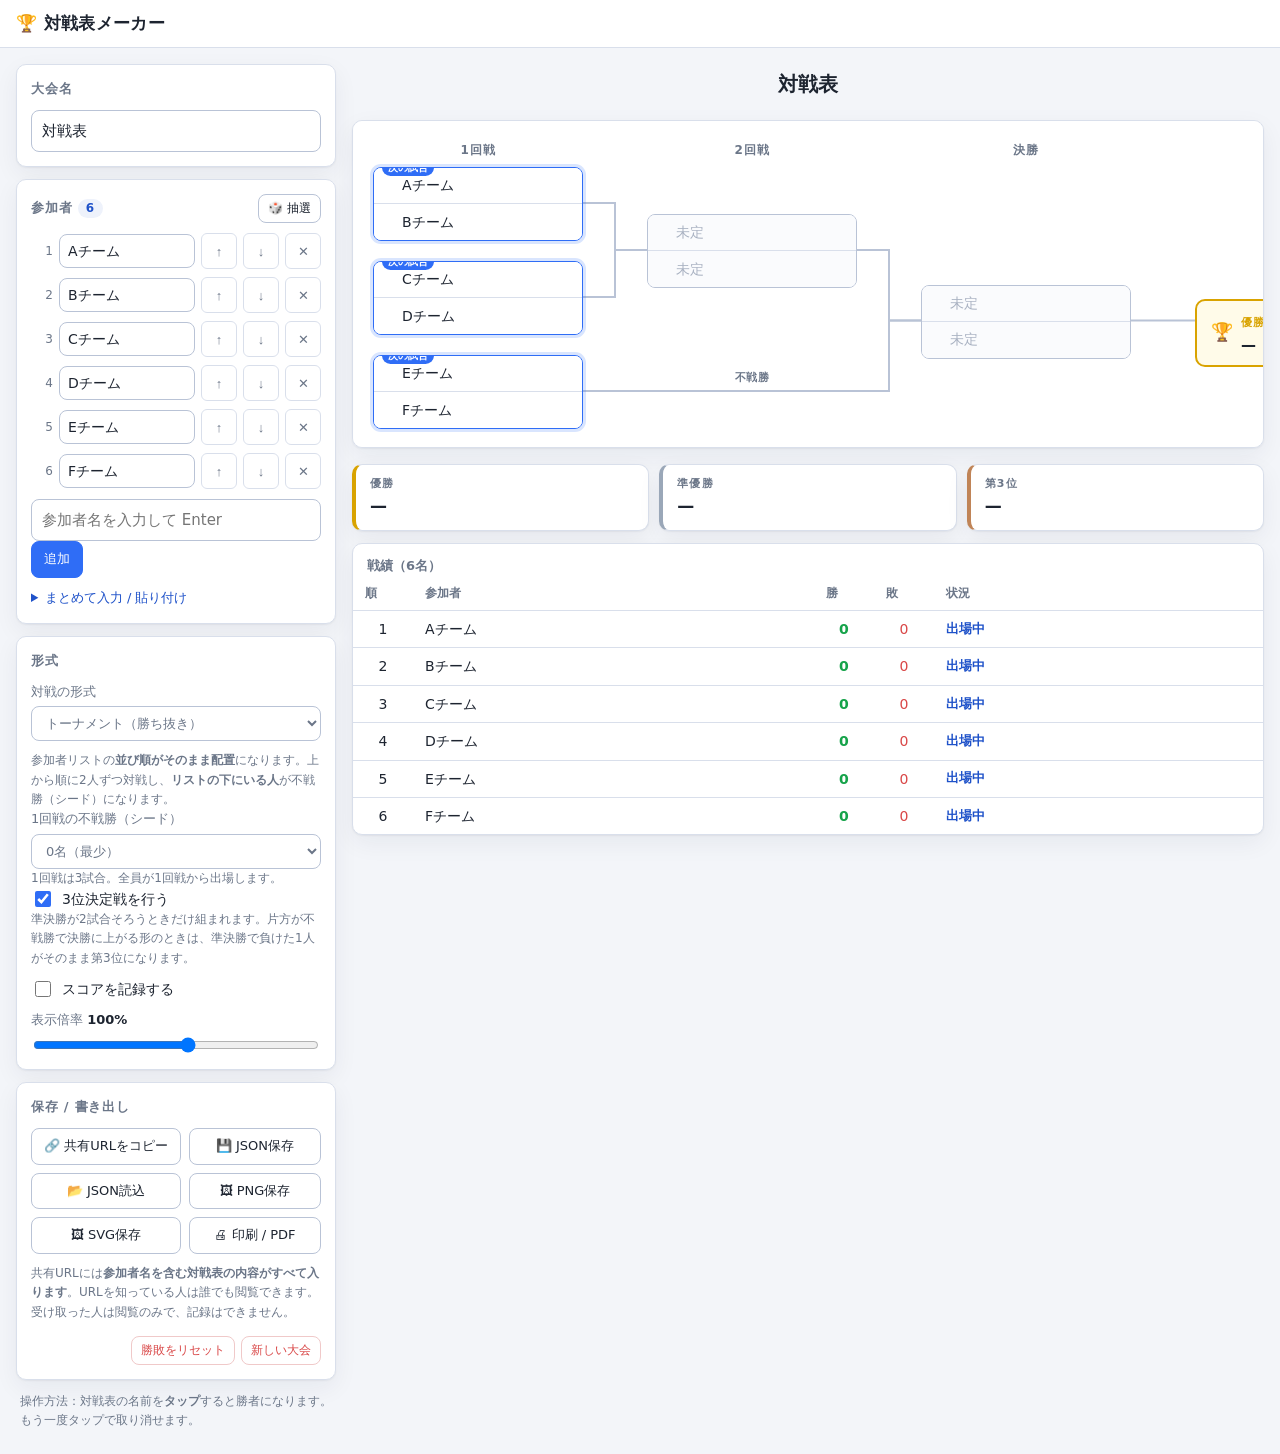
==== public/index.html @ 847af4fa "feat: 公開先をCloudflare Workersに変更する Cloudflareの現在の方針では、新規プロジェクトはPagesではなくWorkers （静的アセット）から始めることが推奨されて" ====
<!DOCTYPE html>
<html lang="ja">
<head>
<meta charset="UTF-8">
<meta name="viewport" content="width=device-width, initial-scale=1">
<title>対戦表メーカー</title>
<meta name="description" content="参加者名を入れるだけでトーナメント表・リーグ表を作成。クリックで勝敗を記録できます。">
<link rel="stylesheet" href="assets/style.css">
<link rel="icon" href="data:image/svg+xml,<svg xmlns='http://www.w3.org/2000/svg' viewBox='0 0 16 16'><text y='13' font-size='13'>🏆</text></svg>">
</head>
<body>

<header class="topbar">
  <h1 class="brand">🏆 対戦表メーカー</h1>
  <div class="topbar-actions">
    <button type="button" id="btn-toggle-panel" class="btn ghost">設定パネル</button>
  </div>
</header>

<!-- 共有URLで開いたときだけ表示する -->
<div class="view-banner" id="view-banner" hidden>
  <span>この対戦表は<b>共有された時点のもの</b>です。最新の状況は主催者に確認してください。</span>
  <a class="btn small" href="./">自分で作る</a>
</div>

<div class="layout">

  <!-- ========== 左：設定パネル ========== -->
  <aside class="panel" id="panel">

    <section class="card">
      <h2>大会名</h2>
      <input type="text" id="title" class="input" placeholder="第1回 社内大会" autocomplete="off">
    </section>

    <section class="card">
      <div class="card-head">
        <h2>参加者 <span class="badge" id="player-count">0</span></h2>
        <div class="row-actions">
          <button type="button" id="btn-shuffle" class="btn small" title="組み合わせを抽選します">🎲 抽選</button>
        </div>
      </div>

      <ul class="player-list" id="player-list"></ul>
      <p class="hint" id="size-warning" hidden></p>

      <form id="add-form" class="add-row">
        <input type="text" id="add-input" class="input" placeholder="参加者名を入力して Enter" autocomplete="off">
        <button type="submit" class="btn primary">追加</button>
      </form>

      <details class="bulk">
        <summary>まとめて入力 / 貼り付け</summary>
        <p class="hint">1行に1名。カンマ区切りにも対応しています。</p>
        <textarea id="bulk-text" class="input textarea" rows="7" placeholder="Aチーム&#10;Bチーム&#10;Cチーム"></textarea>
        <div class="row-actions end">
          <button type="button" id="btn-bulk-apply" class="btn primary small">この内容で作成</button>
        </div>
      </details>
    </section>

    <section class="card">
      <h2>形式</h2>
      <label class="field">
        <span>対戦の形式</span>
        <select id="format" class="input">
          <option value="tournament">トーナメント（勝ち抜き）</option>
          <option value="league">リーグ（総当たり）</option>
        </select>
      </label>

      <div id="tournament-opts">
        <p class="hint">参加者リストの<b>並び順がそのまま配置</b>になります。上から順に2人ずつ対戦し、<b>リストの下にいる人</b>が不戦勝（シード）になります。</p>
        <label class="field">
          <span>1回戦の不戦勝（シード）</span>
          <select id="bye-count" class="input"></select>
        </label>
        <p class="hint" id="bye-hint"></p>
        <label class="check"><input type="checkbox" id="opt-third"> 3位決定戦を行う</label>
        <p class="hint">準決勝が2試合そろうときだけ組まれます。片方が不戦勝で決勝に上がる形のときは、準決勝で負けた1人がそのまま第3位になります。</p>
      </div>

      <div id="league-opts" hidden>
        <p class="hint">全員が1回ずつ対戦します。順位は<b>勝点（勝3・分1・敗0）→ 得失点差 → 総得点</b>の順に比較して決めます。</p>
        <p class="hint" id="league-hint"></p>
      </div>

      <label class="check"><input type="checkbox" id="opt-score"> スコアを記録する</label>
      <label class="field">
        <span>表示倍率 <b id="zoom-label">100%</b></span>
        <input type="range" id="zoom" min="40" max="150" step="5" value="100">
      </label>
    </section>

    <section class="card">
      <h2>保存 / 書き出し</h2>
      <div class="grid-btns">
        <button type="button" id="btn-share" class="btn">🔗 共有URLをコピー</button>
        <button type="button" id="btn-export-json" class="btn">💾 JSON保存</button>
        <button type="button" id="btn-import-json" class="btn">📂 JSON読込</button>
        <button type="button" id="btn-export-png" class="btn">🖼 PNG保存</button>
        <button type="button" id="btn-export-svg" class="btn">🖼 SVG保存</button>
        <button type="button" id="btn-print" class="btn">🖨 印刷 / PDF</button>
      </div>
      <p class="hint">共有URLには<b>参加者名を含む対戦表の内容がすべて入ります</b>。URLを知っている人は誰でも閲覧できます。受け取った人は閲覧のみで、記録はできません。</p>
      <input type="file" id="file-json" accept="application/json,.json" hidden>
      <div class="row-actions end mt">
        <button type="button" id="btn-reset-results" class="btn small danger-ghost">勝敗をリセット</button>
        <button type="button" id="btn-new" class="btn small danger-ghost">新しい大会</button>
      </div>
    </section>

    <p class="foot-hint" id="foot-hint"></p>
  </aside>

  <!-- ========== 右：対戦表 ========== -->
  <main class="main">
    <div id="board-title" class="board-title"></div>

    <div class="viewport" id="viewport">
      <div class="bracket-scale" id="bracket-scale">
        <div class="bracket" id="bracket" aria-label="トーナメント表"></div>
        <div class="league" id="league" hidden aria-label="リーグ表"></div>
      </div>
      <p class="empty-msg" id="empty-msg">参加者を2名以上追加すると、対戦表が表示されます。</p>
    </div>

    <section class="results" id="results"></section>
  </main>
</div>

<!-- リーグの記録欄 -->
<div class="overlay" id="record-overlay" hidden>
  <div class="dialog" role="dialog" aria-modal="true" aria-labelledby="rec-title">
    <h3 id="rec-title">対戦の記録</h3>
    <div class="rec-players">
      <div class="rec-row"><span class="rec-name" id="rec-name-a"></span><input type="number" id="rec-score-a" class="input rec-score" min="0" step="1" placeholder="-" aria-label="左側のスコア"></div>
      <div class="rec-vs">対</div>
      <div class="rec-row"><span class="rec-name" id="rec-name-b"></span><input type="number" id="rec-score-b" class="input rec-score" min="0" step="1" placeholder="-" aria-label="右側のスコア"></div>
    </div>
    <div class="rec-btns">
      <button type="button" id="rec-win-a" class="btn"></button>
      <button type="button" id="rec-draw" class="btn">引き分け</button>
      <button type="button" id="rec-win-b" class="btn"></button>
    </div>
    <div class="rec-foot">
      <button type="button" id="rec-clear" class="btn small danger-ghost">未記録に戻す</button>
      <button type="button" id="rec-close" class="btn small">閉じる</button>
    </div>
  </div>
</div>

<div class="toast" id="toast" role="status" aria-live="polite"></div>

<script src="assets/app.js"></script>
</body>
</html>
---- public/assets/style.css ----
/* ===========================================================
   トーナメント表メーカー / スタイル
   =========================================================== */

:root {
  --bg: #f3f5f9;
  --surface: #ffffff;
  --line: #d9dfeb;
  --line-strong: #b9c3d6;
  --text: #1d2430;
  --muted: #6b7688;
  --primary: #2f6df6;
  --primary-dark: #1f52c9;
  --win: #16a34a;
  --win-bg: #e8f7ee;
  --lose: #94a3b8;
  --gold: #d9a300;
  --danger: #d94848;
  --radius: 10px;
  --shadow: 0 1px 2px rgba(20, 30, 60, .06), 0 8px 24px rgba(20, 30, 60, .06);

  /* トーナメント表のレイアウト定数（app.js の LAYOUT と一致させること） */
  --match-w: 210px;
  --slot-h: 36px;
}

* { box-sizing: border-box; }

html, body {
  margin: 0;
  padding: 0;
  background: var(--bg);
  color: var(--text);
  font-family: "Hiragino Kaku Gothic ProN", "Yu Gothic", "Meiryo", system-ui, -apple-system, "Segoe UI", sans-serif;
  font-size: 15px;
  line-height: 1.6;
}

h1, h2 { margin: 0; font-weight: 700; }

/* ---------- ヘッダ ---------- */
.topbar {
  display: flex;
  align-items: center;
  justify-content: space-between;
  gap: 12px;
  padding: 10px 16px;
  background: var(--surface);
  border-bottom: 1px solid var(--line);
  position: sticky;
  top: 0;
  z-index: 20;
}
.brand { font-size: 17px; letter-spacing: .02em; }
.topbar-actions { display: flex; gap: 8px; }
#btn-toggle-panel { display: none; }

/* ---------- レイアウト ---------- */
.layout {
  display: grid;
  grid-template-columns: 320px minmax(0, 1fr);
  align-items: start;
  gap: 16px;
  padding: 16px;
  max-width: 1600px;
  margin: 0 auto;
}
.panel { display: flex; flex-direction: column; gap: 12px; position: sticky; top: 64px; }
.main { min-width: 0; display: flex; flex-direction: column; gap: 16px; }

/* ---------- カード ---------- */
.card {
  background: var(--surface);
  border: 1px solid var(--line);
  border-radius: var(--radius);
  box-shadow: var(--shadow);
  padding: 14px;
  display: flex;
  flex-direction: column;
  gap: 10px;
}
.card h2 { font-size: 13px; color: var(--muted); letter-spacing: .06em; }
.card-head { display: flex; align-items: center; justify-content: space-between; gap: 8px; }
.badge {
  display: inline-block;
  background: #eef2fb;
  color: var(--primary-dark);
  border-radius: 999px;
  padding: 0 8px;
  font-size: 12px;
  font-weight: 700;
}

/* ---------- フォーム部品 ---------- */
.input {
  width: 100%;
  padding: 8px 10px;
  border: 1px solid var(--line-strong);
  border-radius: 8px;
  background: #fff;
  color: inherit;
  font: inherit;
}
.input:focus { outline: 2px solid rgba(47, 109, 246, .35); outline-offset: 1px; border-color: var(--primary); }
.textarea { resize: vertical; font-size: 14px; line-height: 1.5; }
.field { display: flex; flex-direction: column; gap: 4px; font-size: 13px; color: var(--muted); }
.field b { color: var(--text); }
.check { display: flex; align-items: center; gap: 8px; font-size: 14px; cursor: pointer; }
.check input { width: 16px; height: 16px; accent-color: var(--primary); }

.btn {
  padding: 7px 12px;
  border: 1px solid var(--line-strong);
  border-radius: 8px;
  background: #fff;
  color: var(--text);
  font: inherit;
  font-size: 13px;
  cursor: pointer;
  white-space: nowrap;
  transition: background .12s, border-color .12s, transform .05s;
}
.btn:hover { background: #f1f4fa; border-color: var(--primary); }
.btn:active { transform: translateY(1px); }
.btn.primary { background: var(--primary); border-color: var(--primary); color: #fff; }
.btn.primary:hover { background: var(--primary-dark); }
.btn.small { padding: 4px 9px; font-size: 12px; }
.btn.ghost { border-color: transparent; background: #eef2fb; }
.btn.danger-ghost { color: var(--danger); border-color: #f0c9c9; }
.btn.danger-ghost:hover { background: #fdf0f0; border-color: var(--danger); }
.grid-btns { display: grid; grid-template-columns: 1fr 1fr; gap: 8px; }
.row-actions { display: flex; gap: 6px; flex-wrap: wrap; }
.row-actions.end { justify-content: flex-end; }
.mt { margin-top: 4px; }
.hint, .foot-hint { font-size: 12px; color: var(--muted); margin: 0; }
.foot-hint { padding: 0 4px 8px; }

/* ---------- 参加者リスト ---------- */
.player-list { list-style: none; margin: 0; padding: 0; display: flex; flex-direction: column; gap: 8px; max-height: 340px; overflow-y: auto; }
.player-row { display: flex; align-items: center; gap: 6px; }
.player-row .no { width: 22px; text-align: right; font-size: 12px; color: var(--muted); flex: none; }
.player-row .input { padding: 5px 8px; font-size: 14px; }
/* 見た目は36px、タップ領域は透明な疑似要素で44pxまで広げる */
.icon-btn {
  flex: none;
  position: relative;
  width: 36px; height: 36px;
  display: grid; place-items: center;
  border: 1px solid var(--line);
  border-radius: 6px;
  background: #fff;
  color: var(--muted);
  cursor: pointer;
  font-size: 13px;
  line-height: 1;
}
.icon-btn::after {
  content: "";
  position: absolute;
  inset: -4px;
}
.icon-btn:hover { border-color: var(--primary); color: var(--primary); background: #f1f4fa; }
.icon-btn.remove:hover { border-color: var(--danger); color: var(--danger); background: #fdf0f0; }
.bulk summary { font-size: 13px; color: var(--primary-dark); cursor: pointer; }
.bulk[open] summary { margin-bottom: 8px; }
.bulk { display: flex; flex-direction: column; gap: 8px; }

/* ---------- トーナメント表 ---------- */
.board-title {
  font-size: 20px;
  font-weight: 700;
  text-align: center;
  padding: 4px 0;
  min-height: 1em;
}
.viewport {
  background: var(--surface);
  border: 1px solid var(--line);
  border-radius: var(--radius);
  box-shadow: var(--shadow);
  padding: 20px;
  overflow: auto;
}
.bracket-scale { transform-origin: top left; }
.bracket { position: relative; }
.empty-msg { color: var(--muted); text-align: center; padding: 40px 10px; margin: 0; }

.lines { position: absolute; inset: 0; overflow: visible; pointer-events: none; }
.lines path { fill: none; stroke: var(--line-strong); stroke-width: 2; }
.lines path.done { stroke: var(--win); }

.round-label {
  position: absolute;
  font-size: 12px;
  font-weight: 700;
  color: var(--muted);
  letter-spacing: .08em;
  text-align: center;
  width: var(--match-w);
}

.match {
  position: absolute;
  width: var(--match-w);
  border: 1px solid var(--line-strong);
  border-radius: 8px;
  background: #fff;
  overflow: hidden;
}
.match.third { border-style: dashed; }
.match.seed { background: #fbfcfe; }
.match-tag {
  position: absolute;
  font-size: 11px;
  font-weight: 700;
  color: var(--muted);
  letter-spacing: .06em;
}
/* 不戦勝ラベルは線の上に中央寄せで置く */
.match-tag.center { width: var(--match-w); text-align: center; }

.slot {
  display: flex;
  align-items: center;
  gap: 6px;
  width: 100%;
  height: var(--slot-h);
  padding: 0 8px;
  border: 0;
  border-bottom: 1px solid var(--line);
  background: #fff;
  font: inherit;
  font-size: 14px;
  color: inherit;
  text-align: left;
  cursor: pointer;
}
.slot:last-child { border-bottom: 0; }
.slot .mark { flex: none; width: 14px; font-size: 12px; color: var(--muted); }
.slot .nm {
  flex: 1 1 auto;
  min-width: 0;
  overflow: hidden;
  text-overflow: ellipsis;
  white-space: nowrap;
}
.slot .score {
  flex: none;
  width: 38px;
  padding: 1px 4px;
  font-size: 13px;
  text-align: center;
  border: 1px solid var(--line);
  border-radius: 5px;
  background: #fbfcfe;
  color: inherit;
  font-family: inherit;
}
.slot .score::-webkit-outer-spin-button,
.slot .score::-webkit-inner-spin-button { -webkit-appearance: none; margin: 0; }
.slot .score { -moz-appearance: textfield; }

.slot:not(.disabled):hover { background: #eef4ff; }
.slot.win { background: var(--win-bg); font-weight: 700; color: #10692f; }
.slot.win .mark { color: var(--win); }
.slot.lose { color: var(--lose); }
.slot.lose .nm { text-decoration: line-through; }
.slot.empty { color: #a8b1c1; cursor: default; background: #fafbfd; }
.slot.disabled { cursor: default; }

.champion {
  position: absolute;
  display: flex;
  align-items: center;
  gap: 8px;
  padding: 8px 14px;
  border: 2px solid var(--gold);
  border-radius: 10px;
  background: #fffbe9;
  font-weight: 700;
  white-space: nowrap;
}
.champion .cup { font-size: 18px; }
.champion .label { font-size: 11px; color: var(--gold); letter-spacing: .1em; }

/* ---------- 次にやる試合の強調 ---------- */
.match.next { border-color: var(--primary); box-shadow: 0 0 0 3px rgba(47, 109, 246, .18); }
.match.next .next-badge {
  position: absolute;
  top: -9px; left: 8px;
  padding: 0 6px;
  border-radius: 999px;
  background: var(--primary);
  color: #fff;
  font-size: 10px;
  font-weight: 700;
  line-height: 17px;
  z-index: 1;
}

/* ---------- リーグ（星取表） ---------- */
.league { display: inline-block; }
table.cross { border-collapse: collapse; font-size: 14px; background: #fff; }
table.cross th, table.cross td {
  border: 1px solid var(--line-strong);
  padding: 0;
  text-align: center;
  min-width: 52px;
  height: 44px;
}
table.cross thead th {
  background: #f6f8fc;
  font-size: 12px;
  font-weight: 700;
  padding: 4px 6px;
  max-width: 92px;
  overflow: hidden;
  text-overflow: ellipsis;
  white-space: nowrap;
}
table.cross th.rowhead {
  background: #f6f8fc;
  text-align: left;
  padding: 4px 8px;
  font-size: 13px;
  max-width: 140px;
  min-width: 100px;
  overflow: hidden;
  text-overflow: ellipsis;
  white-space: nowrap;
  position: sticky;
  left: 0;
  z-index: 1;
}
table.cross th.corner { position: sticky; left: 0; z-index: 2; }
table.cross td.self { background: repeating-linear-gradient(135deg, #eef1f7 0 6px, #f7f9fc 6px 12px); }
.cell {
  display: flex;
  flex-direction: column;
  align-items: center;
  justify-content: center;
  gap: 1px;
  width: 100%;
  height: 100%;
  min-height: 44px;
  border: 0;
  background: none;
  font: inherit;
  color: inherit;
  cursor: pointer;
}
.cell:hover { background: #eef4ff; }
.cell .mk { font-size: 16px; line-height: 1; }
.cell .sc { font-size: 11px; color: var(--muted); font-variant-numeric: tabular-nums; }
.cell.win .mk { color: var(--win); }
.cell.lose .mk { color: var(--danger); }
.cell.draw .mk { color: var(--muted); }
.cell.todo { background: #f2f7ff; }
.cell.todo .mk { color: var(--primary); font-size: 12px; font-weight: 700; }
.league-note { margin: 10px 0 0; font-size: 12px; color: var(--muted); }

/* ---------- 記録欄（リーグ） ---------- */
.overlay {
  position: fixed;
  inset: 0;
  background: rgba(20, 28, 45, .45);
  display: grid;
  place-items: center;
  padding: 16px;
  z-index: 60;
}
.overlay[hidden] { display: none; }
.dialog {
  width: min(420px, 100%);
  background: var(--surface);
  border-radius: 14px;
  padding: 18px;
  box-shadow: 0 20px 60px rgba(10, 20, 40, .3);
  display: flex;
  flex-direction: column;
  gap: 14px;
}
.dialog h3 { margin: 0; font-size: 14px; color: var(--muted); letter-spacing: .06em; }
.rec-players { display: flex; align-items: center; gap: 10px; }
.rec-row { flex: 1 1 0; min-width: 0; display: flex; flex-direction: column; gap: 6px; align-items: center; }
.rec-name { font-size: 16px; font-weight: 700; text-align: center; overflow-wrap: anywhere; }
.rec-score { width: 72px; text-align: center; }
.rec-vs { flex: none; color: var(--muted); font-size: 13px; }
.rec-btns { display: flex; flex-direction: column; gap: 8px; }
.rec-btns .btn { padding: 11px 12px; font-size: 14px; }
.rec-foot { display: flex; justify-content: space-between; }

/* ---------- 共有時の閲覧バナー ---------- */
.view-banner {
  display: flex;
  align-items: center;
  justify-content: center;
  gap: 12px;
  flex-wrap: wrap;
  padding: 8px 16px;
  background: #fff7e6;
  border-bottom: 1px solid #f0d9a8;
  font-size: 13px;
}
.view-banner[hidden] { display: none; }
body.view-only .layout { grid-template-columns: minmax(0, 1fr); }
body.view-only .panel,
body.view-only #btn-toggle-panel { display: none; }
body.view-only .slot, body.view-only .cell { cursor: default; }

/* ---------- 結果 ---------- */
.results { display: flex; flex-direction: column; gap: 12px; }
.podium { display: flex; gap: 10px; flex-wrap: wrap; }
.podium-item {
  flex: 1 1 160px;
  background: var(--surface);
  border: 1px solid var(--line);
  border-left: 4px solid var(--line-strong);
  border-radius: var(--radius);
  padding: 10px 14px;
  box-shadow: var(--shadow);
}
.podium-item .rank { font-size: 11px; color: var(--muted); letter-spacing: .1em; font-weight: 700; }
.podium-item .who { font-size: 17px; font-weight: 700; }
.podium-item.p1 { border-left-color: var(--gold); }
.podium-item.p2 { border-left-color: #9aa7b8; }
.podium-item.p3 { border-left-color: #c08457; }

.table-wrap {
  background: var(--surface);
  border: 1px solid var(--line);
  border-radius: var(--radius);
  box-shadow: var(--shadow);
  overflow: auto;
}
table.records { width: 100%; border-collapse: collapse; font-size: 14px; }
table.records caption { text-align: left; padding: 12px 14px 0; font-size: 13px; color: var(--muted); font-weight: 700; }
table.records th, table.records td { padding: 7px 12px; border-bottom: 1px solid var(--line); text-align: left; white-space: nowrap; }
table.records th { font-size: 12px; color: var(--muted); font-weight: 700; }
table.records td.num { text-align: center; width: 60px; font-variant-numeric: tabular-nums; }
table.records tr:last-child td { border-bottom: 0; }
table.records td.win-n { color: var(--win); font-weight: 700; }
table.records td.lose-n { color: var(--danger); }
table.records .status { color: var(--muted); font-size: 13px; }
table.records .status.alive { color: var(--primary-dark); font-weight: 700; }
table.records .status.champ { color: var(--gold); font-weight: 700; }

/* ---------- トースト ---------- */
.toast {
  position: fixed;
  left: 50%;
  bottom: 24px;
  transform: translate(-50%, 20px);
  background: #1d2430;
  color: #fff;
  padding: 9px 16px;
  border-radius: 999px;
  font-size: 14px;
  opacity: 0;
  pointer-events: none;
  transition: opacity .2s, transform .2s;
  z-index: 50;
}
.toast.show { opacity: 1; transform: translate(-50%, 0); }

/* ---------- レスポンシブ ---------- */
@media (max-width: 900px) {
  .layout { grid-template-columns: 1fr; }
  .panel { position: static; }
  .panel.hidden { display: none; }
  #btn-toggle-panel { display: inline-block; }
}

/* ---------- 印刷 ---------- */
@media print {
  .topbar, .panel, .results .table-wrap, .toast { display: none !important; }
  .layout { display: block; padding: 0; }
  .viewport { border: 0; box-shadow: none; padding: 0; overflow: visible; }
  .board-title { font-size: 22px; margin-bottom: 8px; }
  body { background: #fff; }
  .podium-item { break-inside: avoid; }
}
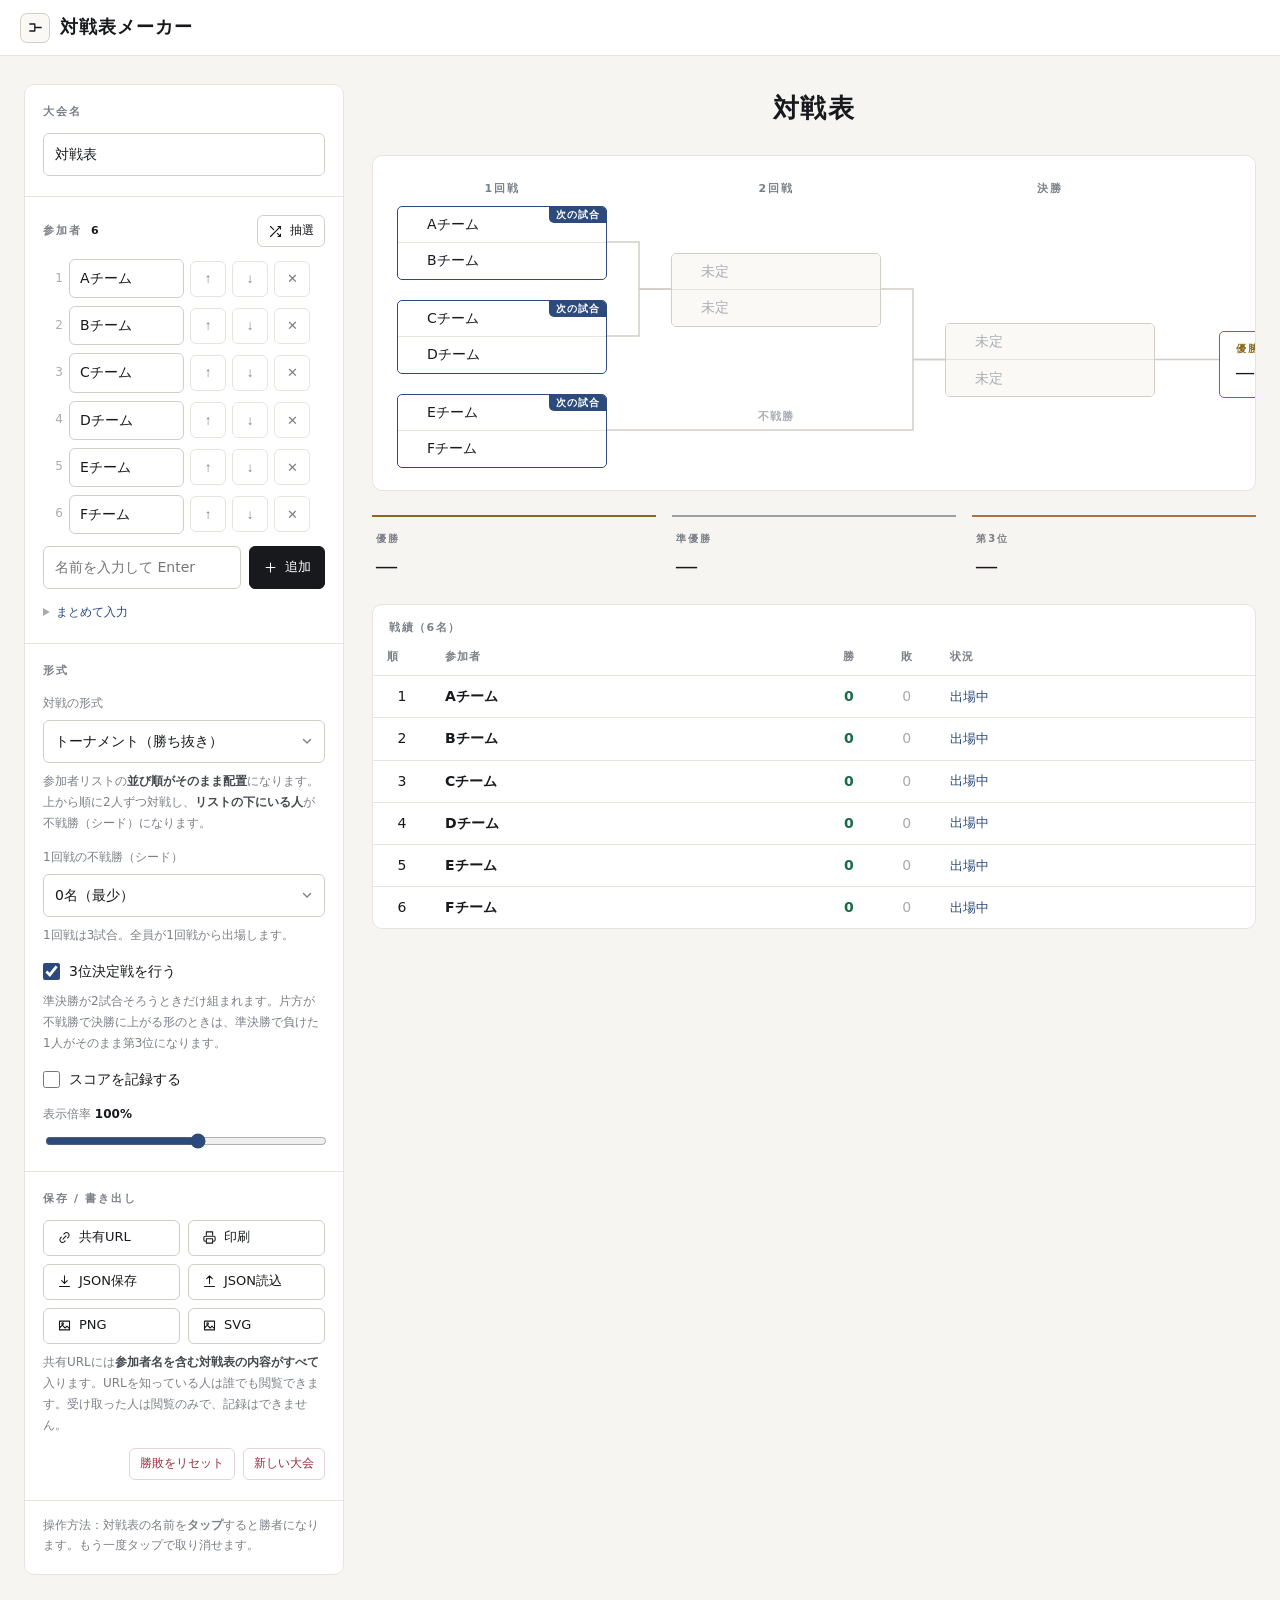
==== commit 9b1d0b4c: "design: 見た目を「印刷された大会要項」として作り直す 量産的な見た目の原因だった、絵文字アイコン・既定の青・一律の角丸と影・ 無指定のフォントをすべて置き換える。  - 見出しに明朝、本文にゴ" ====
--- a/public/index.html
+++ b/public/index.html
@@ -4,17 +4,37 @@
 <meta charset="UTF-8">
 <meta name="viewport" content="width=device-width, initial-scale=1">
 <title>対戦表メーカー</title>
-<meta name="description" content="参加者名を入れるだけでトーナメント表・リーグ表を作成。クリックで勝敗を記録できます。">
+<meta name="description" content="参加者名を入れるだけでトーナメント表・リーグ表を作成。タップで勝敗を記録できます。">
+<meta name="theme-color" content="#f6f5f2">
 <link rel="stylesheet" href="assets/style.css">
-<link rel="icon" href="data:image/svg+xml,<svg xmlns='http://www.w3.org/2000/svg' viewBox='0 0 16 16'><text y='13' font-size='13'>🏆</text></svg>">
+<link rel="icon" href="data:image/svg+xml,<svg xmlns='http://www.w3.org/2000/svg' viewBox='0 0 24 24' fill='none' stroke='%2317191c' stroke-width='2' stroke-linecap='round'><path d='M4 7h7M4 17h7M11 7v10M11 12h9'/></svg>">
 </head>
 <body>
 
+<!-- アイコン。絵文字は使わず、線画で統一する -->
+<svg class="sprite" aria-hidden="true" focusable="false">
+  <symbol id="i-mark" viewBox="0 0 24 24"><path d="M4 7h7M4 17h7M11 7v10M11 12h9"/></symbol>
+  <symbol id="i-link" viewBox="0 0 24 24"><path d="M9.5 14.5l5-5M11 6.5l1.6-1.6a4.3 4.3 0 016 6L17 12.5M13 17.5l-1.6 1.6a4.3 4.3 0 01-6-6L7 11.5"/></symbol>
+  <symbol id="i-download" viewBox="0 0 24 24"><path d="M12 3v12M7.5 10.5L12 15l4.5-4.5M4 20h16"/></symbol>
+  <symbol id="i-upload" viewBox="0 0 24 24"><path d="M12 15V3M7.5 7.5L12 3l4.5 4.5M4 20h16"/></symbol>
+  <symbol id="i-image" viewBox="0 0 24 24"><path d="M4 5h16v14H4zM4 16l4.5-4.5L13 16l3-3 4 4"/><circle cx="9" cy="9" r="1.3"/></symbol>
+  <symbol id="i-print" viewBox="0 0 24 24"><path d="M7 8V3h10v5M7 18H5a2 2 0 01-2-2v-4a2 2 0 012-2h14a2 2 0 012 2v4a2 2 0 01-2 2h-2M7 14h10v7H7z"/></symbol>
+  <symbol id="i-shuffle" viewBox="0 0 24 24"><path d="M16 4h4v4M20 4l-6.5 6.5M16 20h4v-4M20 20l-5-5M4 4l5 5M4 20L20 4"/></symbol>
+  <symbol id="i-plus" viewBox="0 0 24 24"><path d="M12 5v14M5 12h14"/></symbol>
+  <symbol id="i-up" viewBox="0 0 24 24"><path d="M12 19V6M6.5 11.5L12 6l5.5 5.5"/></symbol>
+  <symbol id="i-down" viewBox="0 0 24 24"><path d="M12 5v13M6.5 12.5L12 18l5.5-5.5"/></symbol>
+  <symbol id="i-close" viewBox="0 0 24 24"><path d="M6 6l12 12M18 6L6 18"/></symbol>
+  <symbol id="i-menu" viewBox="0 0 24 24"><path d="M4 7h16M4 12h16M4 17h16"/></symbol>
+</svg>
+
 <header class="topbar">
-  <h1 class="brand">🏆 対戦表メーカー</h1>
-  <div class="topbar-actions">
-    <button type="button" id="btn-toggle-panel" class="btn ghost">設定パネル</button>
+  <div class="brand">
+    <span class="brand-badge"><svg class="brand-mark" aria-hidden="true"><use href="#i-mark"/></svg></span>
+    <span class="brand-name">対戦表メーカー</span>
   </div>
+  <button type="button" id="btn-toggle-panel" class="btn quiet">
+    <svg class="i" aria-hidden="true"><use href="#i-menu"/></svg>設定
+  </button>
 </header>
 
 <!-- 共有URLで開いたときだけ表示する -->
@@ -25,97 +45,100 @@
 
 <div class="layout">
 
-  <!-- ========== 左：設定パネル ========== -->
+  <!-- ========== 左：設定 ========== -->
   <aside class="panel" id="panel">
 
-    <section class="card">
-      <h2>大会名</h2>
+    <section class="block">
+      <h2 class="block-title">大会名</h2>
       <input type="text" id="title" class="input" placeholder="第1回 社内大会" autocomplete="off">
     </section>
 
-    <section class="card">
-      <div class="card-head">
-        <h2>参加者 <span class="badge" id="player-count">0</span></h2>
-        <div class="row-actions">
-          <button type="button" id="btn-shuffle" class="btn small" title="組み合わせを抽選します">🎲 抽選</button>
-        </div>
+    <section class="block">
+      <div class="block-head">
+        <h2 class="block-title">参加者 <span class="count" id="player-count">0</span></h2>
+        <button type="button" id="btn-shuffle" class="btn small" title="組み合わせを抽選します">
+          <svg class="i" aria-hidden="true"><use href="#i-shuffle"/></svg>抽選
+        </button>
       </div>
 
       <ul class="player-list" id="player-list"></ul>
-      <p class="hint" id="size-warning" hidden></p>
+      <p class="note warn" id="size-warning" hidden></p>
 
       <form id="add-form" class="add-row">
-        <input type="text" id="add-input" class="input" placeholder="参加者名を入力して Enter" autocomplete="off">
-        <button type="submit" class="btn primary">追加</button>
+        <input type="text" id="add-input" class="input" placeholder="名前を入力して Enter" autocomplete="off">
+        <button type="submit" class="btn primary">
+          <svg class="i" aria-hidden="true"><use href="#i-plus"/></svg>追加
+        </button>
       </form>
 
       <details class="bulk">
-        <summary>まとめて入力 / 貼り付け</summary>
-        <p class="hint">1行に1名。カンマ区切りにも対応しています。</p>
-        <textarea id="bulk-text" class="input textarea" rows="7" placeholder="Aチーム&#10;Bチーム&#10;Cチーム"></textarea>
-        <div class="row-actions end">
+        <summary>まとめて入力</summary>
+        <p class="note">1行に1名。カンマ区切りにも対応しています。</p>
+        <textarea id="bulk-text" class="input textarea" rows="6" placeholder="Aチーム&#10;Bチーム&#10;Cチーム"></textarea>
+        <div class="row end">
           <button type="button" id="btn-bulk-apply" class="btn primary small">この内容で作成</button>
         </div>
       </details>
     </section>
 
-    <section class="card">
-      <h2>形式</h2>
-      <label class="field">
-        <span>対戦の形式</span>
+    <section class="block">
+      <h2 class="block-title">形式</h2>
+      <div class="field">
+        <label for="format">対戦の形式</label>
         <select id="format" class="input">
           <option value="tournament">トーナメント（勝ち抜き）</option>
           <option value="league">リーグ（総当たり）</option>
         </select>
-      </label>
+      </div>
 
       <div id="tournament-opts">
-        <p class="hint">参加者リストの<b>並び順がそのまま配置</b>になります。上から順に2人ずつ対戦し、<b>リストの下にいる人</b>が不戦勝（シード）になります。</p>
-        <label class="field">
-          <span>1回戦の不戦勝（シード）</span>
+        <p class="note">参加者リストの<b>並び順がそのまま配置</b>になります。上から順に2人ずつ対戦し、<b>リストの下にいる人</b>が不戦勝（シード）になります。</p>
+        <div class="field">
+          <label for="bye-count">1回戦の不戦勝（シード）</label>
           <select id="bye-count" class="input"></select>
-        </label>
-        <p class="hint" id="bye-hint"></p>
-        <label class="check"><input type="checkbox" id="opt-third"> 3位決定戦を行う</label>
-        <p class="hint">準決勝が2試合そろうときだけ組まれます。片方が不戦勝で決勝に上がる形のときは、準決勝で負けた1人がそのまま第3位になります。</p>
+        </div>
+        <p class="note" id="bye-hint"></p>
+        <label class="check"><input type="checkbox" id="opt-third"><span>3位決定戦を行う</span></label>
+        <p class="note">準決勝が2試合そろうときだけ組まれます。片方が不戦勝で決勝に上がる形のときは、準決勝で負けた1人がそのまま第3位になります。</p>
       </div>
 
       <div id="league-opts" hidden>
-        <p class="hint">全員が1回ずつ対戦します。順位は<b>勝点（勝3・分1・敗0）→ 得失点差 → 総得点</b>の順に比較して決めます。</p>
-        <p class="hint" id="league-hint"></p>
+        <p class="note">全員が1回ずつ対戦します。順位は<b>勝点（勝3・分1・敗0）→ 得失点差 → 総得点</b>の順に比較して決めます。</p>
+        <p class="note" id="league-hint"></p>
       </div>
 
-      <label class="check"><input type="checkbox" id="opt-score"> スコアを記録する</label>
-      <label class="field">
-        <span>表示倍率 <b id="zoom-label">100%</b></span>
+      <label class="check"><input type="checkbox" id="opt-score"><span>スコアを記録する</span></label>
+
+      <div class="field">
+        <label for="zoom">表示倍率 <b id="zoom-label">100%</b></label>
         <input type="range" id="zoom" min="40" max="150" step="5" value="100">
-      </label>
-    </section>
-
-    <section class="card">
-      <h2>保存 / 書き出し</h2>
-      <div class="grid-btns">
-        <button type="button" id="btn-share" class="btn">🔗 共有URLをコピー</button>
-        <button type="button" id="btn-export-json" class="btn">💾 JSON保存</button>
-        <button type="button" id="btn-import-json" class="btn">📂 JSON読込</button>
-        <button type="button" id="btn-export-png" class="btn">🖼 PNG保存</button>
-        <button type="button" id="btn-export-svg" class="btn">🖼 SVG保存</button>
-        <button type="button" id="btn-print" class="btn">🖨 印刷 / PDF</button>
-      </div>
-      <p class="hint">共有URLには<b>参加者名を含む対戦表の内容がすべて入ります</b>。URLを知っている人は誰でも閲覧できます。受け取った人は閲覧のみで、記録はできません。</p>
-      <input type="file" id="file-json" accept="application/json,.json" hidden>
-      <div class="row-actions end mt">
-        <button type="button" id="btn-reset-results" class="btn small danger-ghost">勝敗をリセット</button>
-        <button type="button" id="btn-new" class="btn small danger-ghost">新しい大会</button>
       </div>
     </section>
 
-    <p class="foot-hint" id="foot-hint"></p>
+    <section class="block">
+      <h2 class="block-title">保存 / 書き出し</h2>
+      <div class="btn-grid">
+        <button type="button" id="btn-share" class="btn"><svg class="i" aria-hidden="true"><use href="#i-link"/></svg>共有URL</button>
+        <button type="button" id="btn-print" class="btn"><svg class="i" aria-hidden="true"><use href="#i-print"/></svg>印刷</button>
+        <button type="button" id="btn-export-json" class="btn"><svg class="i" aria-hidden="true"><use href="#i-download"/></svg>JSON保存</button>
+        <button type="button" id="btn-import-json" class="btn"><svg class="i" aria-hidden="true"><use href="#i-upload"/></svg>JSON読込</button>
+        <button type="button" id="btn-export-png" class="btn"><svg class="i" aria-hidden="true"><use href="#i-image"/></svg>PNG</button>
+        <button type="button" id="btn-export-svg" class="btn"><svg class="i" aria-hidden="true"><use href="#i-image"/></svg>SVG</button>
+      </div>
+      <p class="note">共有URLには<b>参加者名を含む対戦表の内容がすべて</b>入ります。URLを知っている人は誰でも閲覧できます。受け取った人は閲覧のみで、記録はできません。</p>
+      <input type="file" id="file-json" accept="application/json,.json" hidden>
+      <div class="row end">
+        <button type="button" id="btn-reset-results" class="btn small danger">勝敗をリセット</button>
+        <button type="button" id="btn-new" class="btn small danger">新しい大会</button>
+      </div>
+    </section>
+
+    <p class="panel-foot" id="foot-hint"></p>
   </aside>
 
   <!-- ========== 右：対戦表 ========== -->
   <main class="main">
-    <div id="board-title" class="board-title"></div>
+    <h2 id="board-title" class="board-title"></h2>
 
     <div class="viewport" id="viewport">
       <div class="bracket-scale" id="bracket-scale">
@@ -132,11 +155,20 @@
 <!-- リーグの記録欄 -->
 <div class="overlay" id="record-overlay" hidden>
   <div class="dialog" role="dialog" aria-modal="true" aria-labelledby="rec-title">
-    <h3 id="rec-title">対戦の記録</h3>
+    <div class="dialog-head">
+      <h3 id="rec-title">対戦の記録</h3>
+      <button type="button" id="rec-close" class="icon-btn" title="閉じる"><svg class="i" aria-hidden="true"><use href="#i-close"/></svg></button>
+    </div>
     <div class="rec-players">
-      <div class="rec-row"><span class="rec-name" id="rec-name-a"></span><input type="number" id="rec-score-a" class="input rec-score" min="0" step="1" placeholder="-" aria-label="左側のスコア"></div>
+      <div class="rec-row">
+        <span class="rec-name" id="rec-name-a"></span>
+        <input type="number" id="rec-score-a" class="input rec-score" min="0" step="1" placeholder="-" aria-label="左側のスコア">
+      </div>
       <div class="rec-vs">対</div>
-      <div class="rec-row"><span class="rec-name" id="rec-name-b"></span><input type="number" id="rec-score-b" class="input rec-score" min="0" step="1" placeholder="-" aria-label="右側のスコア"></div>
+      <div class="rec-row">
+        <span class="rec-name" id="rec-name-b"></span>
+        <input type="number" id="rec-score-b" class="input rec-score" min="0" step="1" placeholder="-" aria-label="右側のスコア">
+      </div>
     </div>
     <div class="rec-btns">
       <button type="button" id="rec-win-a" class="btn"></button>
@@ -144,8 +176,7 @@
       <button type="button" id="rec-win-b" class="btn"></button>
     </div>
     <div class="rec-foot">
-      <button type="button" id="rec-clear" class="btn small danger-ghost">未記録に戻す</button>
-      <button type="button" id="rec-close" class="btn small">閉じる</button>
+      <button type="button" id="rec-clear" class="btn small danger">未記録に戻す</button>
     </div>
   </div>
 </div>
--- a/public/assets/style.css
+++ b/public/assets/style.css
@@ -1,25 +1,42 @@
 /* ===========================================================
-   トーナメント表メーカー / スタイル
+   対戦表メーカー / スタイル
+
+   考え方：印刷された「大会要項」。
+   - 見出しは明朝、本文はゴシック。数字は等幅で揃える
+   - 影に頼らず、細い罫線と余白で構造を作る
+   - 色は3つだけ。藍＝操作、深緑＝勝ち、臙脂＝取り消し系
+   - アイコンは線画（絵文字は使わない）
    =========================================================== */
 
 :root {
-  --bg: #f3f5f9;
-  --surface: #ffffff;
-  --line: #d9dfeb;
-  --line-strong: #b9c3d6;
-  --text: #1d2430;
-  --muted: #6b7688;
-  --primary: #2f6df6;
-  --primary-dark: #1f52c9;
-  --win: #16a34a;
-  --win-bg: #e8f7ee;
-  --lose: #94a3b8;
-  --gold: #d9a300;
-  --danger: #d94848;
-  --radius: 10px;
-  --shadow: 0 1px 2px rgba(20, 30, 60, .06), 0 8px 24px rgba(20, 30, 60, .06);
-
-  /* トーナメント表のレイアウト定数（app.js の LAYOUT と一致させること） */
+  /* 紙とインク */
+  --paper:      #f6f5f2;
+  --surface:    #ffffff;
+  --surface-2:  #faf9f6;
+  --ink:        #17191c;
+  --ink-2:      #464a50;
+  --muted:      #7b7f86;
+  --faint:      #a8acb2;
+  --line:       #e7e4de;
+  --line-2:     #d2cec6;
+
+  /* 役割色 */
+  --accent:      #2c4a7c;   /* 藍：操作・進行中 */
+  --accent-weak: #eef1f7;
+  --win:         #1c6b47;   /* 深緑：勝ち */
+  --win-weak:    #ecf4ef;
+  --danger:      #9d2b3a;   /* 臙脂：取り消し・破壊的操作 */
+  --danger-weak: #fbf1f2;
+  --gold:        #8a6a1f;   /* 優勝 */
+
+  --r:    6px;
+  --r-lg: 10px;
+
+  --sans: "Hiragino Kaku Gothic ProN", "Hiragino Sans", "Yu Gothic Medium", "Yu Gothic",
+          "Noto Sans JP", system-ui, -apple-system, "Segoe UI", sans-serif;
+  --serif: "Hiragino Mincho ProN", "Yu Mincho", YuMincho, "Noto Serif JP", "Times New Roman", serif;
+
+  /* 対戦表のレイアウト定数（app.js の LAYOUT と一致させること） */
   --match-w: 210px;
   --slot-h: 36px;
 }
@@ -29,14 +46,34 @@
 html, body {
   margin: 0;
   padding: 0;
-  background: var(--bg);
-  color: var(--text);
-  font-family: "Hiragino Kaku Gothic ProN", "Yu Gothic", "Meiryo", system-ui, -apple-system, "Segoe UI", sans-serif;
+  background: var(--paper);
+  color: var(--ink);
+  font-family: var(--sans);
   font-size: 15px;
-  line-height: 1.6;
-}
-
-h1, h2 { margin: 0; font-weight: 700; }
+  line-height: 1.65;
+  -webkit-font-smoothing: antialiased;
+  text-size-adjust: 100%;
+}
+
+h1, h2, h3 { margin: 0; font-weight: 600; }
+.sprite { display: none; }
+
+/* 線画アイコン */
+.i {
+  width: 15px; height: 15px;
+  flex: none;
+  fill: none;
+  stroke: currentColor;
+  stroke-width: 1.7;
+  stroke-linecap: round;
+  stroke-linejoin: round;
+}
+
+:focus-visible {
+  outline: 2px solid var(--accent);
+  outline-offset: 2px;
+  border-radius: 3px;
+}
 
 /* ---------- ヘッダ ---------- */
 .topbar {
@@ -44,15 +81,33 @@
   align-items: center;
   justify-content: space-between;
   gap: 12px;
-  padding: 10px 16px;
+  height: 56px;
+  padding: 0 20px;
   background: var(--surface);
   border-bottom: 1px solid var(--line);
   position: sticky;
   top: 0;
   z-index: 20;
 }
-.brand { font-size: 17px; letter-spacing: .02em; }
-.topbar-actions { display: flex; gap: 8px; }
+.brand { display: flex; align-items: center; gap: 10px; }
+.brand-badge {
+  display: grid;
+  place-items: center;
+  width: 30px; height: 30px;
+  border: 1px solid var(--line-2);
+  border-radius: 7px;
+  background: var(--surface-2);
+}
+.brand-mark {
+  width: 17px; height: 17px;
+  fill: none; stroke: var(--ink); stroke-width: 1.9; stroke-linecap: round; stroke-linejoin: round;
+}
+.brand-name {
+  font-family: var(--serif);
+  font-size: 18px;
+  font-weight: 600;
+  letter-spacing: .06em;
+}
 #btn-toggle-panel { display: none; }
 
 /* ---------- レイアウト ---------- */
@@ -60,175 +115,290 @@
   display: grid;
   grid-template-columns: 320px minmax(0, 1fr);
   align-items: start;
-  gap: 16px;
-  padding: 16px;
-  max-width: 1600px;
+  gap: 28px;
+  max-width: 1560px;
   margin: 0 auto;
-}
-.panel { display: flex; flex-direction: column; gap: 12px; position: sticky; top: 64px; }
-.main { min-width: 0; display: flex; flex-direction: column; gap: 16px; }
-
-/* ---------- カード ---------- */
-.card {
+  padding: 28px 24px 64px;
+}
+.main { min-width: 0; display: flex; flex-direction: column; gap: 24px; }
+
+/* ---------- 設定パネル：1枚の紙に罫線で仕切る ---------- */
+.panel {
   background: var(--surface);
   border: 1px solid var(--line);
-  border-radius: var(--radius);
-  box-shadow: var(--shadow);
-  padding: 14px;
-  display: flex;
-  flex-direction: column;
-  gap: 10px;
-}
-.card h2 { font-size: 13px; color: var(--muted); letter-spacing: .06em; }
-.card-head { display: flex; align-items: center; justify-content: space-between; gap: 8px; }
-.badge {
+  border-radius: var(--r-lg);
+  position: sticky;
+  top: 84px;
+  overflow: hidden;
+}
+.block { padding: 18px 18px 20px; border-top: 1px solid var(--line); }
+.block:first-child { border-top: 0; }
+.block-head { display: flex; align-items: center; justify-content: space-between; gap: 8px; margin-bottom: 12px; }
+.block-title {
+  font-size: 11px;
+  font-weight: 700;
+  letter-spacing: .16em;
+  color: var(--muted);
+  margin-bottom: 12px;
+}
+.block-head .block-title { margin: 0; }
+.count {
   display: inline-block;
-  background: #eef2fb;
-  color: var(--primary-dark);
-  border-radius: 999px;
-  padding: 0 8px;
+  margin-left: 4px;
+  color: var(--ink);
+  font-variant-numeric: tabular-nums;
+  letter-spacing: 0;
+}
+.panel-foot {
+  margin: 0;
+  padding: 14px 18px 18px;
+  border-top: 1px solid var(--line);
   font-size: 12px;
-  font-weight: 700;
-}
+  line-height: 1.7;
+  color: var(--muted);
+}
+
+.note {
+  margin: 8px 0 0;
+  font-size: 12px;
+  line-height: 1.75;
+  color: var(--muted);
+}
+.note b { color: var(--ink-2); font-weight: 600; }
+.note.warn { color: var(--danger); }
+
+.row { display: flex; gap: 8px; flex-wrap: wrap; margin-top: 12px; }
+.row.end { justify-content: flex-end; }
 
 /* ---------- フォーム部品 ---------- */
 .input {
   width: 100%;
-  padding: 8px 10px;
-  border: 1px solid var(--line-strong);
-  border-radius: 8px;
-  background: #fff;
+  padding: 9px 11px;
+  border: 1px solid var(--line-2);
+  border-radius: var(--r);
+  background: var(--surface);
   color: inherit;
   font: inherit;
-}
-.input:focus { outline: 2px solid rgba(47, 109, 246, .35); outline-offset: 1px; border-color: var(--primary); }
-.textarea { resize: vertical; font-size: 14px; line-height: 1.5; }
-.field { display: flex; flex-direction: column; gap: 4px; font-size: 13px; color: var(--muted); }
-.field b { color: var(--text); }
-.check { display: flex; align-items: center; gap: 8px; font-size: 14px; cursor: pointer; }
-.check input { width: 16px; height: 16px; accent-color: var(--primary); }
-
+  font-size: 14px;
+  transition: border-color .12s, box-shadow .12s;
+}
+.input:focus {
+  outline: none;
+  border-color: var(--accent);
+  box-shadow: 0 0 0 3px rgba(44, 74, 124, .12);
+}
+select.input {
+  appearance: none;
+  padding-right: 32px;
+  background-image: url("data:image/svg+xml,%3Csvg xmlns='http://www.w3.org/2000/svg' viewBox='0 0 12 12'%3E%3Cpath d='M2.5 4.5L6 8l3.5-3.5' fill='none' stroke='%237b7f86' stroke-width='1.4' stroke-linecap='round' stroke-linejoin='round'/%3E%3C/svg%3E");
+  background-repeat: no-repeat;
+  background-position: right 11px center;
+  background-size: 12px;
+}
+.textarea { resize: vertical; line-height: 1.7; }
+
+.field { display: flex; flex-direction: column; gap: 6px; margin-top: 14px; }
+.field > label { font-size: 12px; color: var(--muted); }
+.field > label b { color: var(--ink); font-variant-numeric: tabular-nums; }
+
+.check {
+  display: flex;
+  align-items: center;
+  gap: 9px;
+  margin-top: 14px;
+  font-size: 14px;
+  cursor: pointer;
+}
+.check input {
+  width: 17px; height: 17px;
+  margin: 0;
+  accent-color: var(--accent);
+  flex: none;
+}
+
+input[type="range"] {
+  width: 100%;
+  accent-color: var(--accent);
+}
+
+/* ---------- ボタン ---------- */
 .btn {
-  padding: 7px 12px;
-  border: 1px solid var(--line-strong);
-  border-radius: 8px;
-  background: #fff;
-  color: var(--text);
+  display: inline-flex;
+  align-items: center;
+  justify-content: center;
+  gap: 7px;
+  min-height: 36px;
+  padding: 7px 13px;
+  border: 1px solid var(--line-2);
+  border-radius: var(--r);
+  background: var(--surface);
+  color: var(--ink);
   font: inherit;
   font-size: 13px;
+  line-height: 1.3;
   cursor: pointer;
   white-space: nowrap;
-  transition: background .12s, border-color .12s, transform .05s;
-}
-.btn:hover { background: #f1f4fa; border-color: var(--primary); }
-.btn:active { transform: translateY(1px); }
-.btn.primary { background: var(--primary); border-color: var(--primary); color: #fff; }
-.btn.primary:hover { background: var(--primary-dark); }
-.btn.small { padding: 4px 9px; font-size: 12px; }
-.btn.ghost { border-color: transparent; background: #eef2fb; }
-.btn.danger-ghost { color: var(--danger); border-color: #f0c9c9; }
-.btn.danger-ghost:hover { background: #fdf0f0; border-color: var(--danger); }
-.grid-btns { display: grid; grid-template-columns: 1fr 1fr; gap: 8px; }
-.row-actions { display: flex; gap: 6px; flex-wrap: wrap; }
-.row-actions.end { justify-content: flex-end; }
-.mt { margin-top: 4px; }
-.hint, .foot-hint { font-size: 12px; color: var(--muted); margin: 0; }
-.foot-hint { padding: 0 4px 8px; }
+  transition: background .12s, border-color .12s, color .12s;
+}
+.btn:hover { background: var(--surface-2); border-color: var(--ink-2); }
+.btn:active { background: #f1efeb; }
+
+.btn.primary { background: var(--ink); border-color: var(--ink); color: #fff; }
+.btn.primary:hover { background: #000; border-color: #000; }
+
+.btn.quiet { border-color: transparent; background: var(--surface-2); }
+.btn.quiet:hover { border-color: var(--line-2); }
+
+.btn.small { min-height: 32px; padding: 5px 10px; font-size: 12px; }
+
+.btn.danger { color: var(--danger); border-color: #e6d3d6; }
+.btn.danger:hover { background: var(--danger-weak); border-color: var(--danger); }
+
+.btn-grid { display: grid; grid-template-columns: 1fr 1fr; gap: 8px; }
+.btn-grid .btn { justify-content: flex-start; }
+
+.add-row { display: flex; gap: 8px; margin-top: 12px; }
+.add-row .input { flex: 1 1 auto; min-width: 0; }
 
 /* ---------- 参加者リスト ---------- */
-.player-list { list-style: none; margin: 0; padding: 0; display: flex; flex-direction: column; gap: 8px; max-height: 340px; overflow-y: auto; }
+.player-list {
+  list-style: none;
+  margin: 0;
+  padding: 0;
+  display: flex;
+  flex-direction: column;
+  gap: 8px;
+  max-height: 344px;   /* 36px の行 × 8 + 8px の間隔 × 7 */
+  overflow-y: auto;
+  scrollbar-gutter: stable;
+}
 .player-row { display: flex; align-items: center; gap: 6px; }
-.player-row .no { width: 22px; text-align: right; font-size: 12px; color: var(--muted); flex: none; }
-.player-row .input { padding: 5px 8px; font-size: 14px; }
-/* 見た目は36px、タップ領域は透明な疑似要素で44pxまで広げる */
+.player-row .no {
+  width: 20px;
+  flex: none;
+  text-align: right;
+  font-size: 12px;
+  color: var(--faint);
+  font-variant-numeric: tabular-nums;
+}
+.player-row .input { padding: 7px 10px; }
+
+/* 見た目は36px、タップ領域は透明な疑似要素で44pxに広げる */
 .icon-btn {
   flex: none;
   position: relative;
   width: 36px; height: 36px;
   display: grid; place-items: center;
   border: 1px solid var(--line);
-  border-radius: 6px;
-  background: #fff;
+  border-radius: var(--r);
+  background: var(--surface);
   color: var(--muted);
   cursor: pointer;
-  font-size: 13px;
-  line-height: 1;
-}
-.icon-btn::after {
-  content: "";
-  position: absolute;
-  inset: -4px;
-}
-.icon-btn:hover { border-color: var(--primary); color: var(--primary); background: #f1f4fa; }
-.icon-btn.remove:hover { border-color: var(--danger); color: var(--danger); background: #fdf0f0; }
-.bulk summary { font-size: 13px; color: var(--primary-dark); cursor: pointer; }
-.bulk[open] summary { margin-bottom: 8px; }
-.bulk { display: flex; flex-direction: column; gap: 8px; }
-
-/* ---------- トーナメント表 ---------- */
+  transition: color .12s, border-color .12s, background .12s;
+}
+.icon-btn::after { content: ""; position: absolute; inset: -4px; }
+.icon-btn:hover { color: var(--ink); border-color: var(--line-2); background: var(--surface-2); }
+.icon-btn.remove:hover { color: var(--danger); border-color: #e6d3d6; background: var(--danger-weak); }
+
+.bulk { margin-top: 14px; }
+.bulk summary {
+  font-size: 12px;
+  color: var(--accent);
+  cursor: pointer;
+  width: fit-content;
+}
+.bulk summary::marker { color: var(--faint); }
+.bulk .textarea { margin-top: 8px; font-size: 13px; }
+
+/* ---------- 対戦表 ---------- */
 .board-title {
-  font-size: 20px;
-  font-weight: 700;
+  font-family: var(--serif);
+  font-size: 26px;
+  font-weight: 600;
+  letter-spacing: .04em;
   text-align: center;
-  padding: 4px 0;
   min-height: 1em;
-}
+  padding-top: 4px;
+}
+.board-title:empty::after { content: "無題の大会"; color: var(--faint); }
+
 .viewport {
   background: var(--surface);
   border: 1px solid var(--line);
-  border-radius: var(--radius);
-  box-shadow: var(--shadow);
-  padding: 20px;
+  border-radius: var(--r-lg);
+  padding: 24px;
   overflow: auto;
 }
 .bracket-scale { transform-origin: top left; }
 .bracket { position: relative; }
-.empty-msg { color: var(--muted); text-align: center; padding: 40px 10px; margin: 0; }
+.empty-msg {
+  margin: 0;
+  padding: 48px 12px;
+  text-align: center;
+  color: var(--faint);
+  font-size: 14px;
+}
 
 .lines { position: absolute; inset: 0; overflow: visible; pointer-events: none; }
-.lines path { fill: none; stroke: var(--line-strong); stroke-width: 2; }
+.lines path { fill: none; stroke: var(--line-2); stroke-width: 1.5; }
 .lines path.done { stroke: var(--win); }
 
 .round-label {
   position: absolute;
-  font-size: 12px;
-  font-weight: 700;
-  color: var(--muted);
-  letter-spacing: .08em;
+  width: var(--match-w);
   text-align: center;
-  width: var(--match-w);
+  font-size: 11px;
+  font-weight: 700;
+  letter-spacing: .16em;
+  color: var(--muted);
 }
 
 .match {
   position: absolute;
   width: var(--match-w);
-  border: 1px solid var(--line-strong);
-  border-radius: 8px;
-  background: #fff;
+  border: 1px solid var(--line-2);
+  border-radius: 5px;
+  background: var(--surface);
   overflow: hidden;
 }
 .match.third { border-style: dashed; }
-.match.seed { background: #fbfcfe; }
+.match.seed { background: var(--surface-2); }
+
+/* 次にやる試合 */
+.match.next { border-color: var(--accent); }
+.match.next .next-badge {
+  position: absolute;
+  top: -1px; right: -1px;
+  padding: 0 7px;
+  border-bottom-left-radius: 5px;
+  background: var(--accent);
+  color: #fff;
+  font-size: 10px;
+  font-weight: 700;
+  letter-spacing: .1em;
+  line-height: 17px;
+  z-index: 1;
+}
+
 .match-tag {
   position: absolute;
   font-size: 11px;
   font-weight: 700;
-  color: var(--muted);
-  letter-spacing: .06em;
-}
-/* 不戦勝ラベルは線の上に中央寄せで置く */
+  letter-spacing: .12em;
+  color: var(--faint);
+}
 .match-tag.center { width: var(--match-w); text-align: center; }
 
 .slot {
   display: flex;
   align-items: center;
-  gap: 6px;
+  gap: 7px;
   width: 100%;
   height: var(--slot-h);
-  padding: 0 8px;
+  padding: 0 10px;
   border: 0;
   border-bottom: 1px solid var(--line);
-  background: #fff;
+  background: none;
   font: inherit;
   font-size: 14px;
   color: inherit;
@@ -236,104 +406,102 @@
   cursor: pointer;
 }
 .slot:last-child { border-bottom: 0; }
-.slot .mark { flex: none; width: 14px; font-size: 12px; color: var(--muted); }
-.slot .nm {
-  flex: 1 1 auto;
-  min-width: 0;
+.slot .mark { flex: none; width: 12px; font-size: 11px; color: var(--win); }
+.slot .nm { flex: 1 1 auto; min-width: 0; overflow: hidden; text-overflow: ellipsis; white-space: nowrap; }
+.slot .score {
+  flex: none;
+  width: 40px;
+  padding: 2px 4px;
+  border: 1px solid var(--line);
+  border-radius: 4px;
+  background: var(--surface-2);
+  color: inherit;
+  font-family: inherit;
+  font-size: 13px;
+  font-variant-numeric: tabular-nums;
+  text-align: center;
+}
+.slot .score::-webkit-outer-spin-button,
+.slot .score::-webkit-inner-spin-button { -webkit-appearance: none; margin: 0; }
+.slot .score { -moz-appearance: textfield; }
+
+.slot:not(.disabled):hover { background: var(--accent-weak); }
+.slot.win { background: var(--win-weak); color: #12583a; font-weight: 700; }
+.slot.lose { color: var(--faint); }
+.slot.lose .nm { text-decoration: line-through; text-decoration-thickness: 1px; }
+.slot.empty { color: var(--faint); background: var(--surface-2); cursor: default; }
+.slot.disabled { cursor: default; }
+
+.champion {
+  position: absolute;
+  min-width: 168px;
+  padding: 9px 16px;
+  border: 1px solid var(--gold);
+  border-radius: 5px;
+  background: var(--surface);
+}
+.champion .label {
+  display: block;
+  font-size: 10px;
+  font-weight: 700;
+  letter-spacing: .22em;
+  color: var(--gold);
+}
+.champion .who {
+  display: block;
+  font-family: var(--serif);
+  font-size: 18px;
+  font-weight: 600;
+  letter-spacing: .04em;
+  white-space: nowrap;
+}
+
+/* ---------- リーグ（星取表） ---------- */
+.league { display: inline-block; }
+table.cross { border-collapse: collapse; background: var(--surface); }
+table.cross th, table.cross td {
+  border: 1px solid var(--line);
+  padding: 0;
+  min-width: 52px;
+  height: 44px;
+  text-align: center;
+}
+table.cross thead th {
+  background: var(--surface-2);
+  padding: 5px 6px;
+  max-width: 92px;
+  font-size: 11px;
+  font-weight: 700;
+  letter-spacing: .06em;
+  color: var(--muted);
+  font-variant-numeric: tabular-nums;
   overflow: hidden;
   text-overflow: ellipsis;
   white-space: nowrap;
 }
-.slot .score {
-  flex: none;
-  width: 38px;
-  padding: 1px 4px;
+table.cross th.rowhead {
+  position: sticky;
+  left: 0;
+  z-index: 1;
+  min-width: 108px;
+  max-width: 150px;
+  padding: 5px 10px;
+  background: var(--surface-2);
+  text-align: left;
   font-size: 13px;
-  text-align: center;
-  border: 1px solid var(--line);
-  border-radius: 5px;
-  background: #fbfcfe;
-  color: inherit;
-  font-family: inherit;
-}
-.slot .score::-webkit-outer-spin-button,
-.slot .score::-webkit-inner-spin-button { -webkit-appearance: none; margin: 0; }
-.slot .score { -moz-appearance: textfield; }
-
-.slot:not(.disabled):hover { background: #eef4ff; }
-.slot.win { background: var(--win-bg); font-weight: 700; color: #10692f; }
-.slot.win .mark { color: var(--win); }
-.slot.lose { color: var(--lose); }
-.slot.lose .nm { text-decoration: line-through; }
-.slot.empty { color: #a8b1c1; cursor: default; background: #fafbfd; }
-.slot.disabled { cursor: default; }
-
-.champion {
-  position: absolute;
-  display: flex;
-  align-items: center;
-  gap: 8px;
-  padding: 8px 14px;
-  border: 2px solid var(--gold);
-  border-radius: 10px;
-  background: #fffbe9;
-  font-weight: 700;
-  white-space: nowrap;
-}
-.champion .cup { font-size: 18px; }
-.champion .label { font-size: 11px; color: var(--gold); letter-spacing: .1em; }
-
-/* ---------- 次にやる試合の強調 ---------- */
-.match.next { border-color: var(--primary); box-shadow: 0 0 0 3px rgba(47, 109, 246, .18); }
-.match.next .next-badge {
-  position: absolute;
-  top: -9px; left: 8px;
-  padding: 0 6px;
-  border-radius: 999px;
-  background: var(--primary);
-  color: #fff;
-  font-size: 10px;
-  font-weight: 700;
-  line-height: 17px;
-  z-index: 1;
-}
-
-/* ---------- リーグ（星取表） ---------- */
-.league { display: inline-block; }
-table.cross { border-collapse: collapse; font-size: 14px; background: #fff; }
-table.cross th, table.cross td {
-  border: 1px solid var(--line-strong);
-  padding: 0;
-  text-align: center;
-  min-width: 52px;
-  height: 44px;
-}
-table.cross thead th {
-  background: #f6f8fc;
-  font-size: 12px;
-  font-weight: 700;
-  padding: 4px 6px;
-  max-width: 92px;
+  font-weight: 600;
+  color: var(--ink);
   overflow: hidden;
   text-overflow: ellipsis;
   white-space: nowrap;
 }
-table.cross th.rowhead {
-  background: #f6f8fc;
-  text-align: left;
-  padding: 4px 8px;
-  font-size: 13px;
-  max-width: 140px;
-  min-width: 100px;
-  overflow: hidden;
-  text-overflow: ellipsis;
-  white-space: nowrap;
-  position: sticky;
-  left: 0;
-  z-index: 1;
-}
 table.cross th.corner { position: sticky; left: 0; z-index: 2; }
-table.cross td.self { background: repeating-linear-gradient(135deg, #eef1f7 0 6px, #f7f9fc 6px 12px); }
+table.cross td.self {
+  background:
+    repeating-linear-gradient(135deg, var(--line) 0 1px, transparent 1px 9px),
+    var(--surface-2);
+}
+
 .cell {
   display: flex;
   flex-direction: column;
@@ -341,7 +509,6 @@
   justify-content: center;
   gap: 1px;
   width: 100%;
-  height: 100%;
   min-height: 44px;
   border: 0;
   background: none;
@@ -349,100 +516,143 @@
   color: inherit;
   cursor: pointer;
 }
-.cell:hover { background: #eef4ff; }
-.cell .mk { font-size: 16px; line-height: 1; }
+.cell:hover { background: var(--accent-weak); }
+.cell .mk { font-size: 15px; line-height: 1.2; }
 .cell .sc { font-size: 11px; color: var(--muted); font-variant-numeric: tabular-nums; }
-.cell.win .mk { color: var(--win); }
-.cell.lose .mk { color: var(--danger); }
-.cell.draw .mk { color: var(--muted); }
-.cell.todo { background: #f2f7ff; }
-.cell.todo .mk { color: var(--primary); font-size: 12px; font-weight: 700; }
-.league-note { margin: 10px 0 0; font-size: 12px; color: var(--muted); }
-
-/* ---------- 記録欄（リーグ） ---------- */
+.cell.win  .mk { color: var(--win); }
+.cell.lose .mk { color: var(--faint); }
+.cell.draw .mk { color: var(--ink-2); }
+.cell.todo { background: var(--accent-weak); }
+.cell.todo .mk { font-size: 11px; font-weight: 700; letter-spacing: .08em; color: var(--accent); }
+
+.league-note { margin: 12px 0 0; font-size: 12px; color: var(--muted); }
+
+/* ---------- 記録欄 ---------- */
 .overlay {
   position: fixed;
   inset: 0;
-  background: rgba(20, 28, 45, .45);
+  z-index: 60;
   display: grid;
   place-items: center;
   padding: 16px;
-  z-index: 60;
+  background: rgba(23, 25, 28, .38);
 }
 .overlay[hidden] { display: none; }
 .dialog {
-  width: min(420px, 100%);
-  background: var(--surface);
-  border-radius: 14px;
-  padding: 18px;
-  box-shadow: 0 20px 60px rgba(10, 20, 40, .3);
+  width: min(400px, 100%);
+  padding: 18px 20px 20px;
+  border-radius: var(--r-lg);
+  background: var(--surface);
+  box-shadow: 0 24px 60px rgba(23, 25, 28, .22);
   display: flex;
   flex-direction: column;
-  gap: 14px;
-}
-.dialog h3 { margin: 0; font-size: 14px; color: var(--muted); letter-spacing: .06em; }
-.rec-players { display: flex; align-items: center; gap: 10px; }
-.rec-row { flex: 1 1 0; min-width: 0; display: flex; flex-direction: column; gap: 6px; align-items: center; }
-.rec-name { font-size: 16px; font-weight: 700; text-align: center; overflow-wrap: anywhere; }
-.rec-score { width: 72px; text-align: center; }
-.rec-vs { flex: none; color: var(--muted); font-size: 13px; }
+  gap: 16px;
+}
+.dialog-head { display: flex; align-items: center; justify-content: space-between; }
+.dialog-head h3 {
+  font-size: 11px;
+  font-weight: 700;
+  letter-spacing: .16em;
+  color: var(--muted);
+}
+.rec-players { display: flex; align-items: flex-start; gap: 12px; }
+.rec-row { flex: 1 1 0; min-width: 0; display: flex; flex-direction: column; align-items: center; gap: 8px; }
+.rec-name {
+  font-family: var(--serif);
+  font-size: 17px;
+  font-weight: 600;
+  text-align: center;
+  overflow-wrap: anywhere;
+}
+.rec-score { width: 76px; text-align: center; font-variant-numeric: tabular-nums; }
+.rec-vs { flex: none; padding-top: 3px; font-size: 12px; color: var(--faint); }
 .rec-btns { display: flex; flex-direction: column; gap: 8px; }
-.rec-btns .btn { padding: 11px 12px; font-size: 14px; }
-.rec-foot { display: flex; justify-content: space-between; }
+.rec-btns .btn { min-height: 44px; font-size: 14px; }
+.rec-foot { display: flex; justify-content: flex-end; }
 
 /* ---------- 共有時の閲覧バナー ---------- */
 .view-banner {
   display: flex;
   align-items: center;
   justify-content: center;
-  gap: 12px;
+  gap: 14px;
   flex-wrap: wrap;
-  padding: 8px 16px;
-  background: #fff7e6;
-  border-bottom: 1px solid #f0d9a8;
+  padding: 9px 20px;
+  background: #fbf6e9;
+  border-bottom: 1px solid #ecdfc0;
   font-size: 13px;
+  color: #5c4a1e;
 }
 .view-banner[hidden] { display: none; }
+.view-banner b { color: #3d3110; }
 body.view-only .layout { grid-template-columns: minmax(0, 1fr); }
 body.view-only .panel,
 body.view-only #btn-toggle-panel { display: none; }
-body.view-only .slot, body.view-only .cell { cursor: default; }
+body.view-only .slot,
+body.view-only .cell { cursor: default; }
 
 /* ---------- 結果 ---------- */
-.results { display: flex; flex-direction: column; gap: 12px; }
-.podium { display: flex; gap: 10px; flex-wrap: wrap; }
+.results { display: flex; flex-direction: column; gap: 20px; }
+
+.podium { display: flex; gap: 16px; flex-wrap: wrap; }
 .podium-item {
-  flex: 1 1 160px;
+  flex: 1 1 180px;
+  padding: 14px 4px 0;
+  border-top: 2px solid var(--line-2);
+}
+.podium-item.p1 { border-top-color: var(--gold); }
+.podium-item.p2 { border-top-color: #9aa0a6; }
+.podium-item.p3 { border-top-color: #a87448; }
+.podium-item .rank {
+  font-size: 10px;
+  font-weight: 700;
+  letter-spacing: .22em;
+  color: var(--muted);
+}
+.podium-item .who {
+  margin-top: 2px;
+  font-family: var(--serif);
+  font-size: 21px;
+  font-weight: 600;
+  letter-spacing: .03em;
+  overflow-wrap: anywhere;
+}
+
+.table-wrap {
   background: var(--surface);
   border: 1px solid var(--line);
-  border-left: 4px solid var(--line-strong);
-  border-radius: var(--radius);
-  padding: 10px 14px;
-  box-shadow: var(--shadow);
-}
-.podium-item .rank { font-size: 11px; color: var(--muted); letter-spacing: .1em; font-weight: 700; }
-.podium-item .who { font-size: 17px; font-weight: 700; }
-.podium-item.p1 { border-left-color: var(--gold); }
-.podium-item.p2 { border-left-color: #9aa7b8; }
-.podium-item.p3 { border-left-color: #c08457; }
-
-.table-wrap {
-  background: var(--surface);
-  border: 1px solid var(--line);
-  border-radius: var(--radius);
-  box-shadow: var(--shadow);
+  border-radius: var(--r-lg);
   overflow: auto;
 }
 table.records { width: 100%; border-collapse: collapse; font-size: 14px; }
-table.records caption { text-align: left; padding: 12px 14px 0; font-size: 13px; color: var(--muted); font-weight: 700; }
-table.records th, table.records td { padding: 7px 12px; border-bottom: 1px solid var(--line); text-align: left; white-space: nowrap; }
-table.records th { font-size: 12px; color: var(--muted); font-weight: 700; }
-table.records td.num { text-align: center; width: 60px; font-variant-numeric: tabular-nums; }
-table.records tr:last-child td { border-bottom: 0; }
+table.records caption {
+  padding: 14px 16px 2px;
+  text-align: left;
+  font-size: 11px;
+  font-weight: 700;
+  letter-spacing: .14em;
+  color: var(--muted);
+}
+table.records th, table.records td {
+  padding: 9px 14px;
+  border-bottom: 1px solid var(--line);
+  text-align: left;
+  white-space: nowrap;
+}
+table.records th {
+  font-size: 11px;
+  font-weight: 700;
+  letter-spacing: .1em;
+  color: var(--muted);
+}
+table.records td { font-variant-numeric: tabular-nums; }
+table.records td.num, table.records th.num { width: 58px; text-align: center; }
+table.records tbody tr:last-child td { border-bottom: 0; }
+table.records td.who { font-weight: 600; }
 table.records td.win-n { color: var(--win); font-weight: 700; }
-table.records td.lose-n { color: var(--danger); }
-table.records .status { color: var(--muted); font-size: 13px; }
-table.records .status.alive { color: var(--primary-dark); font-weight: 700; }
+table.records td.lose-n { color: var(--faint); }
+table.records .status { font-size: 13px; color: var(--muted); }
+table.records .status.alive { color: var(--accent); }
 table.records .status.champ { color: var(--gold); font-weight: 700; }
 
 /* ---------- トースト ---------- */
@@ -450,33 +660,42 @@
   position: fixed;
   left: 50%;
   bottom: 24px;
-  transform: translate(-50%, 20px);
-  background: #1d2430;
+  z-index: 70;
+  transform: translate(-50%, 12px);
+  padding: 10px 18px;
+  border-radius: var(--r);
+  background: var(--ink);
   color: #fff;
-  padding: 9px 16px;
-  border-radius: 999px;
-  font-size: 14px;
+  font-size: 13px;
+  letter-spacing: .02em;
   opacity: 0;
   pointer-events: none;
-  transition: opacity .2s, transform .2s;
-  z-index: 50;
+  transition: opacity .18s ease, transform .18s ease;
 }
 .toast.show { opacity: 1; transform: translate(-50%, 0); }
 
 /* ---------- レスポンシブ ---------- */
-@media (max-width: 900px) {
-  .layout { grid-template-columns: 1fr; }
+@media (max-width: 1000px) {
+  .layout { grid-template-columns: 1fr; gap: 20px; padding: 20px 16px 56px; }
   .panel { position: static; }
   .panel.hidden { display: none; }
-  #btn-toggle-panel { display: inline-block; }
+  #btn-toggle-panel { display: inline-flex; }
+  .board-title { font-size: 22px; }
+  .viewport { padding: 16px; }
+}
+@media (max-width: 380px) {
+  .topbar { padding: 0 14px; }
+  .layout { padding: 16px 12px 48px; }
+  .block { padding: 16px 14px 18px; }
+  .btn-grid { grid-template-columns: 1fr; }
 }
 
 /* ---------- 印刷 ---------- */
 @media print {
-  .topbar, .panel, .results .table-wrap, .toast { display: none !important; }
-  .layout { display: block; padding: 0; }
-  .viewport { border: 0; box-shadow: none; padding: 0; overflow: visible; }
-  .board-title { font-size: 22px; margin-bottom: 8px; }
+  .topbar, .panel, .toast, .overlay, .view-banner, .results .table-wrap { display: none !important; }
+  .layout { display: block; padding: 0; max-width: none; }
+  .viewport { border: 0; border-radius: 0; padding: 0; overflow: visible; }
   body { background: #fff; }
+  .board-title { font-size: 24px; margin-bottom: 12px; }
   .podium-item { break-inside: avoid; }
 }
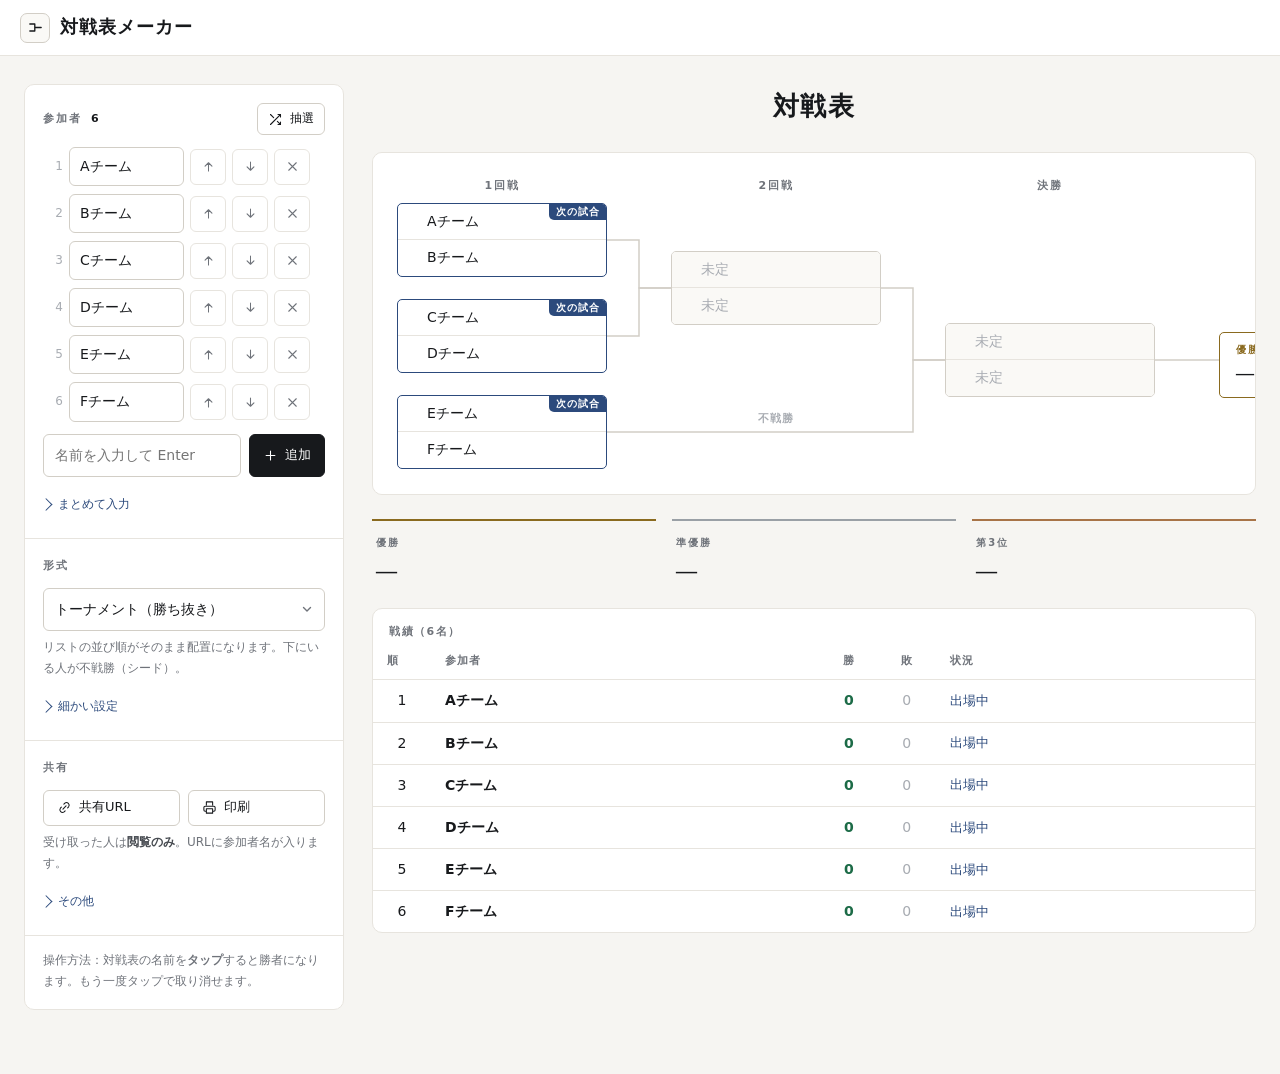
==== commit 643ef22b: "design: 画面を整理して、常時見える操作を6つに減らす 機能は削らず、使用頻度で3段に分けて見せ方だけを変える。初期表示で 見えている操作部品は20個から6個になった。  - 大会名の入力欄を設" ====
--- a/public/index.html
+++ b/public/index.html
@@ -45,18 +45,14 @@
 
 <div class="layout">
 
-  <!-- ========== 左：設定 ========== -->
+  <!-- ========== 左：設定 ==========
+       よく使うものだけを常時表示し、それ以外は折りたたむ -->
   <aside class="panel" id="panel">
-
-    <section class="block">
-      <h2 class="block-title">大会名</h2>
-      <input type="text" id="title" class="input" placeholder="第1回 社内大会" autocomplete="off">
-    </section>
 
     <section class="block">
       <div class="block-head">
         <h2 class="block-title">参加者 <span class="count" id="player-count">0</span></h2>
-        <button type="button" id="btn-shuffle" class="btn small" title="組み合わせを抽選します">
+        <button type="button" id="btn-shuffle" class="btn small" title="組み合わせをランダムに入れ替えます">
           <svg class="i" aria-hidden="true"><use href="#i-shuffle"/></svg>抽選
         </button>
       </div>
@@ -66,71 +62,81 @@
 
       <form id="add-form" class="add-row">
         <input type="text" id="add-input" class="input" placeholder="名前を入力して Enter" autocomplete="off">
-        <button type="submit" class="btn primary">
+        <button type="submit" class="btn primary" aria-label="参加者を追加">
           <svg class="i" aria-hidden="true"><use href="#i-plus"/></svg>追加
         </button>
       </form>
 
-      <details class="bulk">
+      <details class="fold bulk">
         <summary>まとめて入力</summary>
-        <p class="note">1行に1名。カンマ区切りにも対応しています。</p>
-        <textarea id="bulk-text" class="input textarea" rows="6" placeholder="Aチーム&#10;Bチーム&#10;Cチーム"></textarea>
-        <div class="row end">
-          <button type="button" id="btn-bulk-apply" class="btn primary small">この内容で作成</button>
+        <div class="fold-body">
+          <textarea id="bulk-text" class="input textarea" rows="6" placeholder="1行に1名。カンマ区切りも可&#10;&#10;Aチーム&#10;Bチーム"></textarea>
+          <div class="row end">
+            <button type="button" id="btn-bulk-apply" class="btn primary small">この内容で作成</button>
+          </div>
         </div>
       </details>
     </section>
 
     <section class="block">
       <h2 class="block-title">形式</h2>
-      <div class="field">
-        <label for="format">対戦の形式</label>
-        <select id="format" class="input">
-          <option value="tournament">トーナメント（勝ち抜き）</option>
-          <option value="league">リーグ（総当たり）</option>
-        </select>
-      </div>
+      <select id="format" class="input" aria-label="対戦の形式">
+        <option value="tournament">トーナメント（勝ち抜き）</option>
+        <option value="league">リーグ（総当たり）</option>
+      </select>
+      <p class="note" id="format-hint"></p>
 
-      <div id="tournament-opts">
-        <p class="note">参加者リストの<b>並び順がそのまま配置</b>になります。上から順に2人ずつ対戦し、<b>リストの下にいる人</b>が不戦勝（シード）になります。</p>
-        <div class="field">
-          <label for="bye-count">1回戦の不戦勝（シード）</label>
-          <select id="bye-count" class="input"></select>
+      <details class="fold" id="detail-opts">
+        <summary>細かい設定</summary>
+        <div class="fold-body">
+          <div id="tournament-opts">
+            <div class="field">
+              <label for="bye-count">1回戦の不戦勝（シード）</label>
+              <select id="bye-count" class="input"></select>
+              <p class="note" id="bye-hint"></p>
+            </div>
+            <label class="check"><input type="checkbox" id="opt-third"><span>3位決定戦を行う</span></label>
+            <p class="note">準決勝が2試合そろうときだけ組まれます。片方が不戦勝で決勝に上がる形のときは、準決勝で負けた1人がそのまま第3位になります。</p>
+          </div>
+
+          <div id="league-opts" hidden>
+            <p class="note">順位は<b>勝点（勝3・分1・敗0）→ 得失点差 → 総得点</b>の順に比較します。同じなら同順位で並べます。</p>
+          </div>
+
+          <label class="check"><input type="checkbox" id="opt-score"><span>スコアを記録する</span></label>
+
+          <div class="field">
+            <label for="zoom">表示倍率 <b id="zoom-label">100%</b></label>
+            <input type="range" id="zoom" min="40" max="150" step="5" value="100">
+          </div>
         </div>
-        <p class="note" id="bye-hint"></p>
-        <label class="check"><input type="checkbox" id="opt-third"><span>3位決定戦を行う</span></label>
-        <p class="note">準決勝が2試合そろうときだけ組まれます。片方が不戦勝で決勝に上がる形のときは、準決勝で負けた1人がそのまま第3位になります。</p>
-      </div>
-
-      <div id="league-opts" hidden>
-        <p class="note">全員が1回ずつ対戦します。順位は<b>勝点（勝3・分1・敗0）→ 得失点差 → 総得点</b>の順に比較して決めます。</p>
-        <p class="note" id="league-hint"></p>
-      </div>
-
-      <label class="check"><input type="checkbox" id="opt-score"><span>スコアを記録する</span></label>
-
-      <div class="field">
-        <label for="zoom">表示倍率 <b id="zoom-label">100%</b></label>
-        <input type="range" id="zoom" min="40" max="150" step="5" value="100">
-      </div>
+      </details>
     </section>
 
     <section class="block">
-      <h2 class="block-title">保存 / 書き出し</h2>
+      <h2 class="block-title">共有</h2>
       <div class="btn-grid">
         <button type="button" id="btn-share" class="btn"><svg class="i" aria-hidden="true"><use href="#i-link"/></svg>共有URL</button>
         <button type="button" id="btn-print" class="btn"><svg class="i" aria-hidden="true"><use href="#i-print"/></svg>印刷</button>
-        <button type="button" id="btn-export-json" class="btn"><svg class="i" aria-hidden="true"><use href="#i-download"/></svg>JSON保存</button>
-        <button type="button" id="btn-import-json" class="btn"><svg class="i" aria-hidden="true"><use href="#i-upload"/></svg>JSON読込</button>
-        <button type="button" id="btn-export-png" class="btn"><svg class="i" aria-hidden="true"><use href="#i-image"/></svg>PNG</button>
-        <button type="button" id="btn-export-svg" class="btn"><svg class="i" aria-hidden="true"><use href="#i-image"/></svg>SVG</button>
       </div>
-      <p class="note">共有URLには<b>参加者名を含む対戦表の内容がすべて</b>入ります。URLを知っている人は誰でも閲覧できます。受け取った人は閲覧のみで、記録はできません。</p>
-      <input type="file" id="file-json" accept="application/json,.json" hidden>
-      <div class="row end">
-        <button type="button" id="btn-reset-results" class="btn small danger">勝敗をリセット</button>
-        <button type="button" id="btn-new" class="btn small danger">新しい大会</button>
-      </div>
+      <p class="note">受け取った人は<b>閲覧のみ</b>。URLに参加者名が入ります。</p>
+
+      <details class="fold">
+        <summary>その他</summary>
+        <div class="fold-body">
+          <div class="btn-grid">
+            <button type="button" id="btn-export-json" class="btn"><svg class="i" aria-hidden="true"><use href="#i-download"/></svg>JSON保存</button>
+            <button type="button" id="btn-import-json" class="btn"><svg class="i" aria-hidden="true"><use href="#i-upload"/></svg>JSON読込</button>
+            <button type="button" id="btn-export-png" class="btn"><svg class="i" aria-hidden="true"><use href="#i-image"/></svg>PNG</button>
+            <button type="button" id="btn-export-svg" class="btn"><svg class="i" aria-hidden="true"><use href="#i-image"/></svg>SVG</button>
+          </div>
+          <input type="file" id="file-json" accept="application/json,.json" hidden>
+          <div class="row end">
+            <button type="button" id="btn-reset-results" class="btn small danger">勝敗をリセット</button>
+            <button type="button" id="btn-new" class="btn small danger">新しい大会</button>
+          </div>
+        </div>
+      </details>
     </section>
 
     <p class="panel-foot" id="foot-hint"></p>
@@ -138,7 +144,8 @@
 
   <!-- ========== 右：対戦表 ========== -->
   <main class="main">
-    <h2 id="board-title" class="board-title"></h2>
+    <!-- 大会名は見出しをそのまま書き換える -->
+    <input type="text" id="title" class="board-title" placeholder="大会名を入力" autocomplete="off" aria-label="大会名">
 
     <div class="viewport" id="viewport">
       <div class="bracket-scale" id="bracket-scale">
@@ -157,7 +164,7 @@
   <div class="dialog" role="dialog" aria-modal="true" aria-labelledby="rec-title">
     <div class="dialog-head">
       <h3 id="rec-title">対戦の記録</h3>
-      <button type="button" id="rec-close" class="icon-btn" title="閉じる"><svg class="i" aria-hidden="true"><use href="#i-close"/></svg></button>
+      <button type="button" id="rec-close" class="icon-btn" title="閉じる" aria-label="閉じる"><svg class="i" aria-hidden="true"><use href="#i-close"/></svg></button>
     </div>
     <div class="rec-players">
       <div class="rec-row">
--- a/public/assets/style.css
+++ b/public/assets/style.css
@@ -15,7 +15,7 @@
   --surface-2:  #faf9f6;
   --ink:        #17191c;
   --ink-2:      #464a50;
-  --muted:      #7b7f86;
+  --muted:      #6f737a;   /* 白背景で 4.76:1（WCAG AA） */
   --faint:      #a8acb2;
   --line:       #e7e4de;
   --line-2:     #d2cec6;
@@ -159,7 +159,7 @@
 }
 
 .note {
-  margin: 8px 0 0;
+  margin: 6px 0 0;
   font-size: 12px;
   line-height: 1.75;
   color: var(--muted);
@@ -190,7 +190,7 @@
 select.input {
   appearance: none;
   padding-right: 32px;
-  background-image: url("data:image/svg+xml,%3Csvg xmlns='http://www.w3.org/2000/svg' viewBox='0 0 12 12'%3E%3Cpath d='M2.5 4.5L6 8l3.5-3.5' fill='none' stroke='%237b7f86' stroke-width='1.4' stroke-linecap='round' stroke-linejoin='round'/%3E%3C/svg%3E");
+  background-image: url("data:image/svg+xml,%3Csvg xmlns='http://www.w3.org/2000/svg' viewBox='0 0 12 12'%3E%3Cpath d='M2.5 4.5L6 8l3.5-3.5' fill='none' stroke='%236f737a' stroke-width='1.4' stroke-linecap='round' stroke-linejoin='round'/%3E%3C/svg%3E");
   background-repeat: no-repeat;
   background-position: right 11px center;
   background-size: 12px;
@@ -300,33 +300,63 @@
 .icon-btn:hover { color: var(--ink); border-color: var(--line-2); background: var(--surface-2); }
 .icon-btn.remove:hover { color: var(--danger); border-color: #e6d3d6; background: var(--danger-weak); }
 
-.bulk { margin-top: 14px; }
-.bulk summary {
+/* 折りたたみ：普段は1行のリンクに見せ、開いたときだけ中身を出す */
+.fold { margin-top: 14px; }
+.fold > summary {
+  display: flex;
+  align-items: center;
+  gap: 6px;
+  width: fit-content;
+  padding: 4px 0;
   font-size: 12px;
   color: var(--accent);
   cursor: pointer;
-  width: fit-content;
-}
-.bulk summary::marker { color: var(--faint); }
-.bulk .textarea { margin-top: 8px; font-size: 13px; }
+  list-style: none;
+}
+.fold > summary::-webkit-details-marker { display: none; }
+.fold > summary::before {
+  content: "";
+  width: 8px; height: 8px;
+  border-right: 1.4px solid currentColor;
+  border-bottom: 1.4px solid currentColor;
+  transform: rotate(-45deg) translate(-1px, -1px);
+  transition: transform .15s;
+}
+.fold[open] > summary::before { transform: rotate(45deg) translate(-2px, -2px); }
+.fold > summary:hover { color: var(--ink); }
+.fold-body { padding-top: 4px; }
+.fold-body > .field:first-child,
+.fold-body > .check:first-child { margin-top: 8px; }
+.bulk .textarea { font-size: 13px; }
 
 /* ---------- 対戦表 ---------- */
+/* 大会名は見出しの見た目のまま直接書き換える。枠は近づいたときだけ出す */
 .board-title {
+  display: block;
+  width: 100%;
+  padding: 6px 12px;
+  border: 1px solid transparent;
+  border-radius: var(--r);
+  background: none;
+  color: var(--ink);
   font-family: var(--serif);
   font-size: 26px;
   font-weight: 600;
   letter-spacing: .04em;
   text-align: center;
-  min-height: 1em;
-  padding-top: 4px;
-}
-.board-title:empty::after { content: "無題の大会"; color: var(--faint); }
+  text-overflow: ellipsis;
+}
+.board-title::placeholder { color: var(--faint); font-weight: 400; }
+.board-title:hover { border-color: var(--line); }
+.board-title:focus { outline: none; border-color: var(--accent); background: var(--surface); }
 
 .viewport {
   background: var(--surface);
   border: 1px solid var(--line);
   border-radius: var(--r-lg);
-  padding: 24px;
+  /* 下だけ1px多い。要素の位置が小数になると scrollHeight が切り上がり、
+     中身が収まっていても不要な縦スクロールバーが出るのを防ぐため */
+  padding: 24px 24px 25px;
   overflow: auto;
 }
 .bracket-scale { transform-origin: top left; }
@@ -335,7 +365,7 @@
   margin: 0;
   padding: 48px 12px;
   text-align: center;
-  color: var(--faint);
+  color: var(--muted);
   font-size: 14px;
 }
 
@@ -696,6 +726,6 @@
   .layout { display: block; padding: 0; max-width: none; }
   .viewport { border: 0; border-radius: 0; padding: 0; overflow: visible; }
   body { background: #fff; }
-  .board-title { font-size: 24px; margin-bottom: 12px; }
+  .board-title { font-size: 24px; margin-bottom: 12px; border: 0; padding: 0; }
   .podium-item { break-inside: avoid; }
 }
